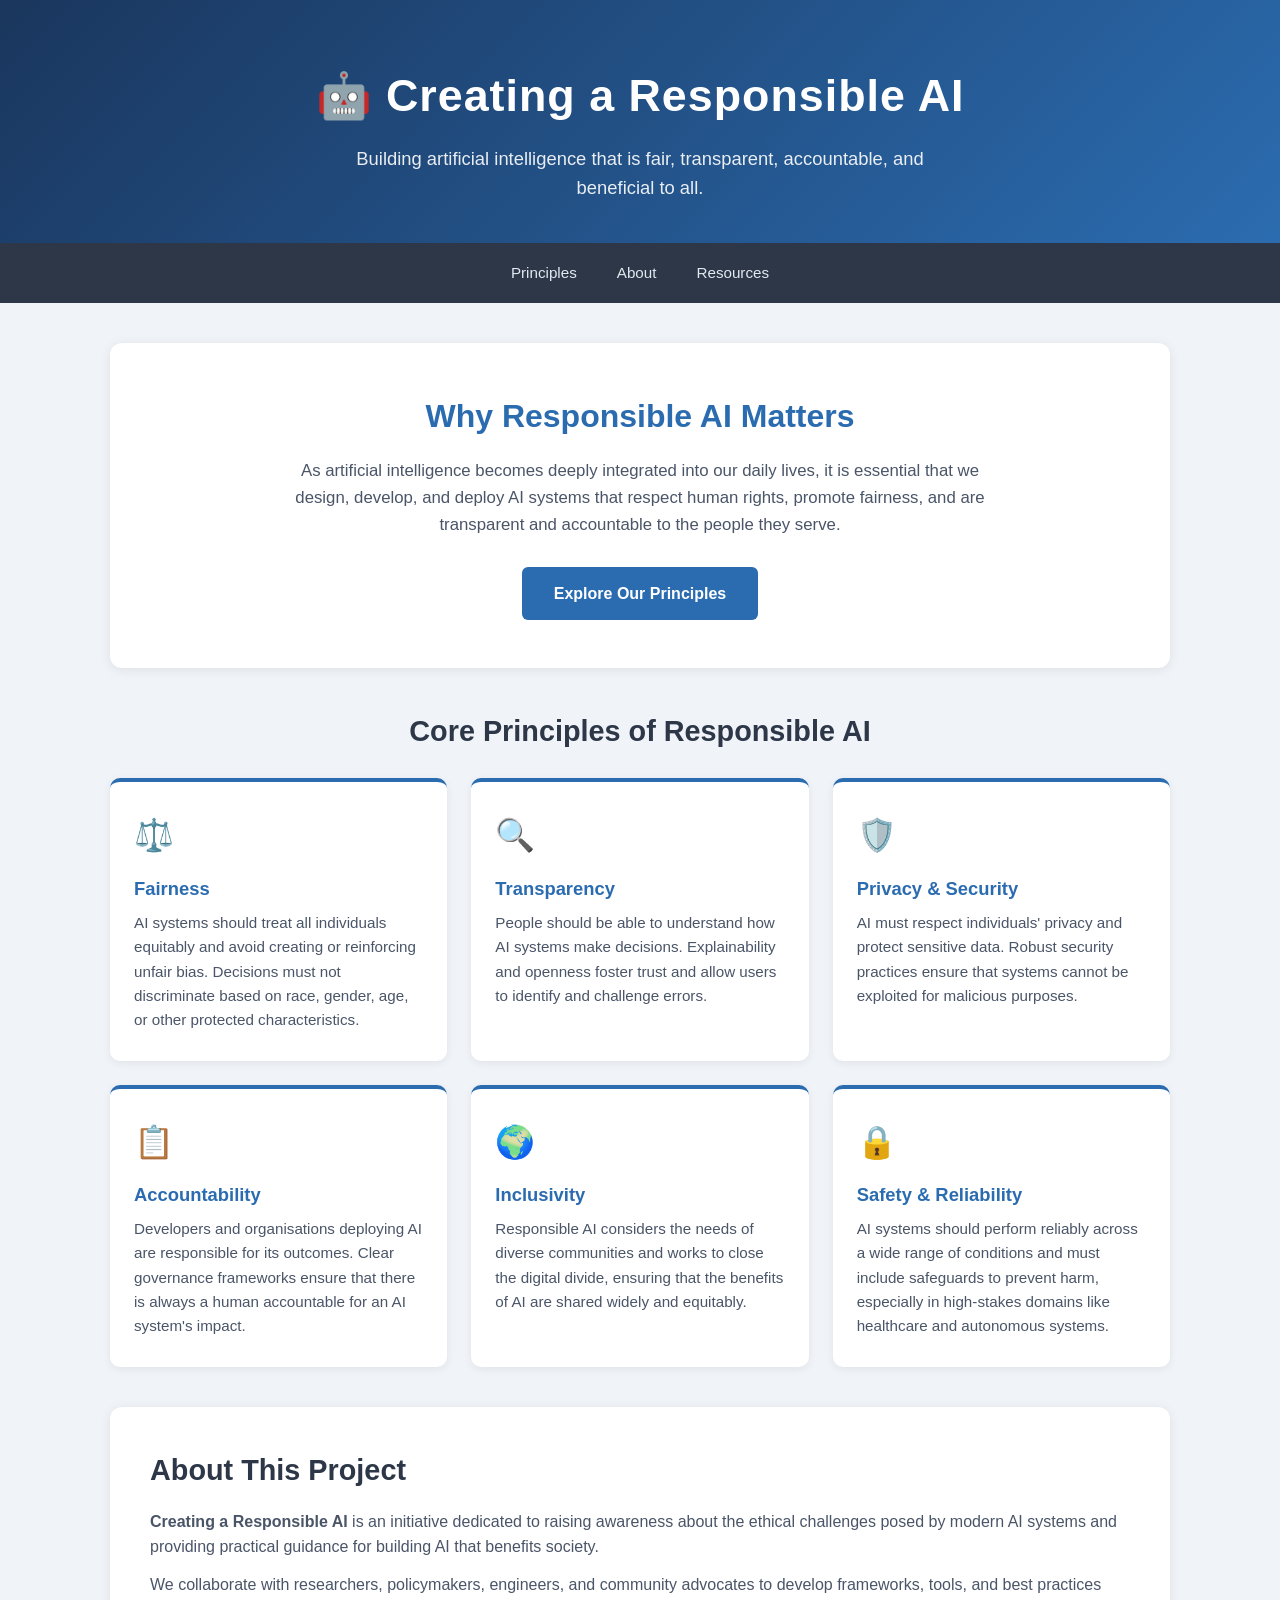
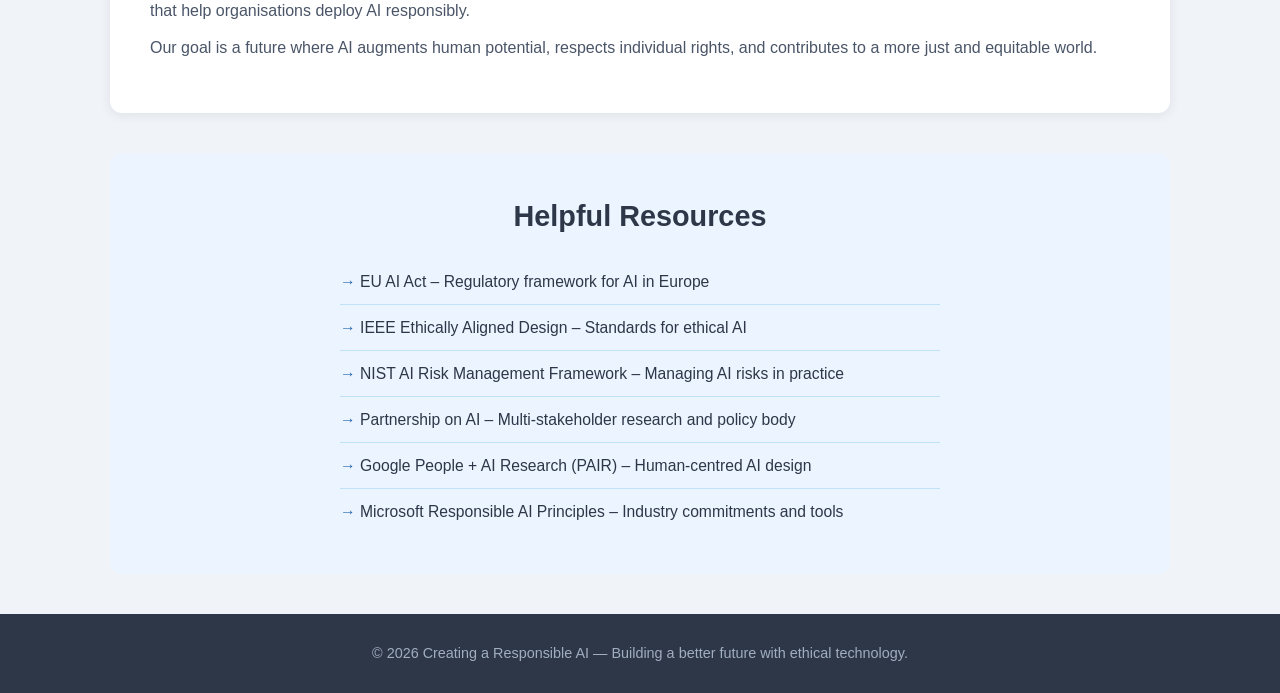
==== index.html @ a220acef "Add static web page for Responsible AI Agent-Logs-Url: https://github.com/DineshSthapit/CreatingAres" ====
<!DOCTYPE html>
<html lang="en">
<head>
  <meta charset="UTF-8" />
  <meta name="viewport" content="width=device-width, initial-scale=1.0" />
  <title>Creating a Responsible AI</title>
  <link rel="stylesheet" href="style.css" />
</head>
<body>

  <!-- Header -->
  <header>
    <h1>🤖 Creating a Responsible AI</h1>
    <p>Building artificial intelligence that is fair, transparent, accountable, and beneficial to all.</p>
  </header>

  <!-- Navigation -->
  <nav>
    <a href="#principles">Principles</a>
    <a href="#about">About</a>
    <a href="#resources">Resources</a>
  </nav>

  <!-- Main Content -->
  <main>

    <!-- Hero -->
    <section class="hero">
      <h2>Why Responsible AI Matters</h2>
      <p>
        As artificial intelligence becomes deeply integrated into our daily lives, it is essential
        that we design, develop, and deploy AI systems that respect human rights, promote
        fairness, and are transparent and accountable to the people they serve.
      </p>
      <a href="#principles" class="cta-button">Explore Our Principles</a>
    </section>

    <!-- Principles -->
    <section class="principles" id="principles">
      <h2>Core Principles of Responsible AI</h2>
      <div class="principles-grid">

        <div class="principle-card">
          <div class="icon">⚖️</div>
          <h3>Fairness</h3>
          <p>
            AI systems should treat all individuals equitably and avoid creating or reinforcing
            unfair bias. Decisions must not discriminate based on race, gender, age, or other
            protected characteristics.
          </p>
        </div>

        <div class="principle-card">
          <div class="icon">🔍</div>
          <h3>Transparency</h3>
          <p>
            People should be able to understand how AI systems make decisions. Explainability
            and openness foster trust and allow users to identify and challenge errors.
          </p>
        </div>

        <div class="principle-card">
          <div class="icon">🛡️</div>
          <h3>Privacy &amp; Security</h3>
          <p>
            AI must respect individuals' privacy and protect sensitive data. Robust security
            practices ensure that systems cannot be exploited for malicious purposes.
          </p>
        </div>

        <div class="principle-card">
          <div class="icon">📋</div>
          <h3>Accountability</h3>
          <p>
            Developers and organisations deploying AI are responsible for its outcomes. Clear
            governance frameworks ensure that there is always a human accountable for an AI
            system's impact.
          </p>
        </div>

        <div class="principle-card">
          <div class="icon">🌍</div>
          <h3>Inclusivity</h3>
          <p>
            Responsible AI considers the needs of diverse communities and works to close the
            digital divide, ensuring that the benefits of AI are shared widely and equitably.
          </p>
        </div>

        <div class="principle-card">
          <div class="icon">🔒</div>
          <h3>Safety &amp; Reliability</h3>
          <p>
            AI systems should perform reliably across a wide range of conditions and must include
            safeguards to prevent harm, especially in high-stakes domains like healthcare and
            autonomous systems.
          </p>
        </div>

      </div>
    </section>

    <!-- About -->
    <section class="about" id="about">
      <h2>About This Project</h2>
      <p>
        <strong>Creating a Responsible AI</strong> is an initiative dedicated to raising awareness
        about the ethical challenges posed by modern AI systems and providing practical guidance
        for building AI that benefits society.
      </p>
      <p>
        We collaborate with researchers, policymakers, engineers, and community advocates to
        develop frameworks, tools, and best practices that help organisations deploy AI
        responsibly.
      </p>
      <p>
        Our goal is a future where AI augments human potential, respects individual rights, and
        contributes to a more just and equitable world.
      </p>
    </section>

    <!-- Resources -->
    <section class="resources" id="resources">
      <h2>Helpful Resources</h2>
      <ul>
        <li>EU AI Act – Regulatory framework for AI in Europe</li>
        <li>IEEE Ethically Aligned Design – Standards for ethical AI</li>
        <li>NIST AI Risk Management Framework – Managing AI risks in practice</li>
        <li>Partnership on AI – Multi-stakeholder research and policy body</li>
        <li>Google People + AI Research (PAIR) – Human-centred AI design</li>
        <li>Microsoft Responsible AI Principles – Industry commitments and tools</li>
      </ul>
    </section>

  </main>

  <!-- Footer -->
  <footer>
    <p>&copy; 2026 Creating a Responsible AI &mdash; Building a better future with ethical technology.</p>
  </footer>

</body>
</html>
---- style.css ----
/* Reset & Base */
*, *::before, *::after {
  box-sizing: border-box;
  margin: 0;
  padding: 0;
}

body {
  font-family: 'Segoe UI', Tahoma, Geneva, Verdana, sans-serif;
  background-color: #f0f4f8;
  color: #1a202c;
  line-height: 1.6;
}

/* Header */
header {
  background: linear-gradient(135deg, #1a365d 0%, #2b6cb0 100%);
  color: #fff;
  padding: 60px 20px 40px;
  text-align: center;
}

header h1 {
  font-size: 2.8rem;
  letter-spacing: 1px;
  margin-bottom: 12px;
}

header p {
  font-size: 1.15rem;
  opacity: 0.9;
  max-width: 600px;
  margin: 0 auto;
}

/* Navigation */
nav {
  background-color: #2d3748;
  display: flex;
  justify-content: center;
  flex-wrap: wrap;
  gap: 4px;
  padding: 10px 20px;
}

nav a {
  color: #e2e8f0;
  text-decoration: none;
  padding: 8px 18px;
  border-radius: 4px;
  font-size: 0.95rem;
  transition: background-color 0.2s;
}

nav a:hover {
  background-color: #4a5568;
}

/* Main Content */
main {
  max-width: 1100px;
  margin: 40px auto;
  padding: 0 20px;
}

/* Hero Section */
.hero {
  background: #fff;
  border-radius: 12px;
  padding: 48px 40px;
  text-align: center;
  box-shadow: 0 2px 12px rgba(0, 0, 0, 0.08);
  margin-bottom: 40px;
}

.hero h2 {
  font-size: 2rem;
  color: #2b6cb0;
  margin-bottom: 16px;
}

.hero p {
  font-size: 1.05rem;
  color: #4a5568;
  max-width: 700px;
  margin: 0 auto 28px;
}

.hero .cta-button {
  display: inline-block;
  background-color: #2b6cb0;
  color: #fff;
  padding: 14px 32px;
  border-radius: 6px;
  text-decoration: none;
  font-size: 1rem;
  font-weight: 600;
  transition: background-color 0.2s, transform 0.1s;
}

.hero .cta-button:hover {
  background-color: #1a365d;
  transform: translateY(-1px);
}

/* Principles Section */
.principles {
  margin-bottom: 40px;
}

.principles h2 {
  font-size: 1.8rem;
  color: #2d3748;
  margin-bottom: 24px;
  text-align: center;
}

.principles-grid {
  display: grid;
  grid-template-columns: repeat(auto-fit, minmax(260px, 1fr));
  gap: 24px;
}

.principle-card {
  background: #fff;
  border-radius: 10px;
  padding: 28px 24px;
  box-shadow: 0 2px 8px rgba(0, 0, 0, 0.07);
  border-top: 4px solid #2b6cb0;
  transition: transform 0.2s, box-shadow 0.2s;
}

.principle-card:hover {
  transform: translateY(-4px);
  box-shadow: 0 6px 18px rgba(0, 0, 0, 0.1);
}

.principle-card .icon {
  font-size: 2rem;
  margin-bottom: 12px;
}

.principle-card h3 {
  font-size: 1.15rem;
  color: #2b6cb0;
  margin-bottom: 8px;
}

.principle-card p {
  font-size: 0.95rem;
  color: #4a5568;
}

/* About Section */
.about {
  background: #fff;
  border-radius: 12px;
  padding: 40px;
  box-shadow: 0 2px 12px rgba(0, 0, 0, 0.08);
  margin-bottom: 40px;
}

.about h2 {
  font-size: 1.8rem;
  color: #2d3748;
  margin-bottom: 16px;
}

.about p {
  color: #4a5568;
  margin-bottom: 12px;
}

/* Resources Section */
.resources {
  background: #ebf4ff;
  border-radius: 12px;
  padding: 40px;
  margin-bottom: 40px;
}

.resources h2 {
  font-size: 1.8rem;
  color: #2d3748;
  margin-bottom: 20px;
  text-align: center;
}

.resources ul {
  list-style: none;
  max-width: 600px;
  margin: 0 auto;
}

.resources ul li {
  padding: 10px 0;
  border-bottom: 1px solid #bee3f8;
  font-size: 0.98rem;
  color: #2d3748;
}

.resources ul li::before {
  content: '→ ';
  color: #2b6cb0;
  font-weight: bold;
}

.resources ul li:last-child {
  border-bottom: none;
}

/* Footer */
footer {
  background-color: #2d3748;
  color: #a0aec0;
  text-align: center;
  padding: 28px 20px;
  font-size: 0.9rem;
}

footer a {
  color: #90cdf4;
  text-decoration: none;
}

footer a:hover {
  text-decoration: underline;
}

/* Responsive */
@media (max-width: 600px) {
  header h1 {
    font-size: 2rem;
  }

  .hero h2 {
    font-size: 1.5rem;
  }

  .about,
  .resources {
    padding: 28px 20px;
  }
}
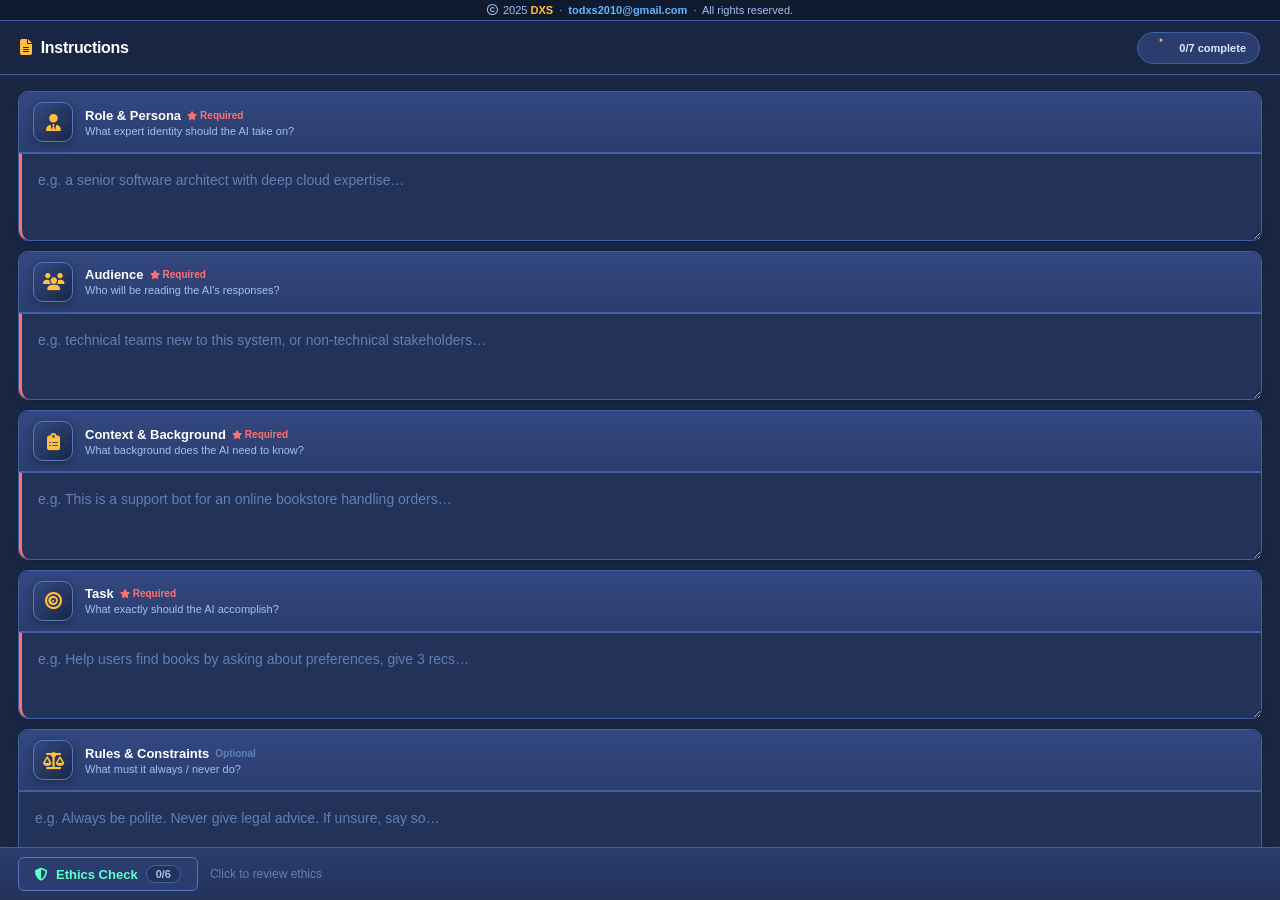
==== commit e8ef15d8: "Add files via upload" ====
--- a/index.html
+++ b/index.html
@@ -1,143 +1,404 @@
 <!DOCTYPE html>
 <html lang="en">
 <head>
-  <meta charset="UTF-8" />
-  <meta name="viewport" content="width=device-width, initial-scale=1.0" />
-  <title>Creating a Responsible AI</title>
-  <link rel="stylesheet" href="style.css" />
+<meta charset="UTF-8"/>
+<meta name="viewport" content="width=device-width, initial-scale=1.0"/>
+<title>AI Instruction Builder</title>
+<link rel="stylesheet" href="https://cdnjs.cloudflare.com/ajax/libs/font-awesome/6.5.0/css/all.min.css"/>
+<style>
+:root{
+  --bg:#1a2744;--surface:#223259;--surface2:#2a3d6e;--surface3:#334880;
+  --border:#4060a0;--border2:#5578c0;
+  --text-primary:#ffffff;--text-secondary:#d8eaff;--text-muted:#a0c0f0;--text-faint:#6080b8;
+  --accent:#ffc040;--accent2:#60b8ff;--accent-glow:rgba(255,192,64,0.25);--blue-glow:rgba(96,184,255,0.2);
+  --green:#60ffcc;--green-dim:rgba(96,255,204,0.15);
+  --purple:#e8aaff;--purple-dim:rgba(232,170,255,0.15);
+  --teal:#80eeff;--yellow:#ffe878;--orange:#ffd090;
+  --red:#ff7070;
+  --radius:10px;--radius-sm:6px;
+}
+*{box-sizing:border-box;margin:0;padding:0;}
+html,body{height:100%;overflow:hidden;}
+body{font-family:-apple-system,'SF Pro Display','Segoe UI',sans-serif;background:var(--bg);color:var(--text-primary);-webkit-font-smoothing:antialiased;font-size:14px;}
+::-webkit-scrollbar{width:5px;height:5px;}
+::-webkit-scrollbar-track{background:transparent;}
+::-webkit-scrollbar-thumb{background:var(--border2);border-radius:10px;}
+
+.app{display:flex;flex-direction:column;height:100vh;}
+
+/* Copyright bar */
+.copyright-bar{background:#0f1a2e;border-bottom:1px solid var(--border);padding:4px 20px;display:flex;align-items:center;justify-content:center;gap:8px;flex-shrink:0;}
+.copyright-bar span{font-size:11px;color:var(--text-muted);}
+
+/* Topbar */
+.topbar{background:rgba(26,39,68,0.97);backdrop-filter:blur(20px);border-bottom:1px solid var(--border);padding:0 20px;height:54px;display:flex;align-items:center;justify-content:space-between;flex-shrink:0;position:relative;z-index:10;}
+.app-icon{width:34px;height:34px;border-radius:9px;background:linear-gradient(135deg,#0066cc,#0044aa);display:flex;align-items:center;justify-content:center;box-shadow:0 2px 10px rgba(0,102,204,0.45);}
+.app-icon i{font-size:15px;color:#fff;}
+.topbar-left{display:flex;align-items:center;gap:12px;}
+.topbar-title{font-size:15px;font-weight:700;color:var(--text-primary);letter-spacing:-0.3px;}
+.topbar-sub{font-size:11px;color:var(--text-muted);margin-top:1px;}
+.badge{font-size:10px;font-weight:700;letter-spacing:0.4px;text-transform:uppercase;background:rgba(255,192,64,0.15);color:var(--accent);border:1px solid rgba(255,192,64,0.35);border-radius:20px;padding:3px 10px;}
+.topbar-right{display:flex;align-items:center;gap:10px;}
+.progress-pill{display:flex;align-items:center;gap:8px;background:var(--surface2);border:1px solid var(--border);border-radius:20px;padding:5px 13px;}
+.progress-pill span{font-size:11px;font-weight:600;color:var(--text-secondary);}
+.mobile-toggle{display:none;background:var(--surface2);border:1px solid var(--border);color:var(--teal);border-radius:var(--radius-sm);padding:6px 11px;font-size:11px;font-weight:600;cursor:pointer;}
+
+/* Main */
+.main{display:flex;flex:1;overflow:hidden;}
+.form-panel{flex:1;overflow-y:auto;padding:16px 18px;display:flex;flex-direction:column;gap:10px;}
+
+/* Field card */
+.field-card{background:var(--surface);border:1px solid var(--border);border-radius:var(--radius);overflow:visible;transition:border-color 0.2s,box-shadow 0.2s;box-shadow:0 2px 12px rgba(0,0,0,0.25),0 0 20px rgba(96,184,255,0.05);}
+.field-card:focus-within{border-color:var(--accent2);box-shadow:0 0 0 1px rgba(96,184,255,0.35),0 4px 20px rgba(0,0,0,0.35);}
+.field-header{display:flex;align-items:center;justify-content:space-between;padding:10px 14px;gap:12px;background:linear-gradient(180deg,var(--surface3),var(--surface2));border-bottom:1px solid var(--border);border-radius:var(--radius) var(--radius) 0 0;}
+.field-label-wrap{display:flex;align-items:center;gap:12px;min-width:0;}
+.field-icon-wrap{width:40px;height:40px;border-radius:10px;flex-shrink:0;display:flex;align-items:center;justify-content:center;background:linear-gradient(135deg,var(--surface3),var(--bg));border:1px solid var(--border2);box-shadow:0 2px 8px rgba(0,0,0,0.3);}
+.field-icon-wrap i{font-size:17px;color:var(--accent);}
+.field-label{font-size:13px;font-weight:700;color:var(--text-primary);display:flex;align-items:center;gap:6px;flex-wrap:wrap;}
+.field-hint{font-size:11px;color:var(--text-muted);margin-top:2px;}
+.req-badge{font-size:10px;color:var(--red);font-weight:700;}
+.opt-badge{font-size:10px;color:var(--text-faint);}
+
+textarea{width:100%;background:var(--surface);border:none;border-top:1px solid var(--border);outline:none;color:var(--text-primary);font-size:16px;line-height:1.8;padding:14px 16px;resize:vertical;min-height:74px;max-height:320px;font-family:-apple-system,'SF Pro Text','Segoe UI',sans-serif;caret-color:var(--accent);display:block;border-radius:0 0 var(--radius) var(--radius);}
+textarea::placeholder{color:var(--text-faint);font-size:14px;}
+
+/* Launchers */
+.launchers{display:flex;gap:10px;}
+.launch-btn{flex:1;display:flex;align-items:center;justify-content:center;gap:8px;background:var(--surface2);border:1px solid var(--border2);border-radius:var(--radius-sm);padding:10px 12px;font-size:13px;font-weight:700;color:var(--text-secondary);cursor:pointer;transition:all 0.18s;box-shadow:0 2px 10px rgba(0,0,0,0.3);}
+.launch-btn:hover{background:var(--surface3);border-color:var(--accent);color:var(--accent);transform:translateY(-2px);box-shadow:0 6px 18px rgba(0,0,0,0.4);}
+.launch-btn:active{transform:translateY(0);}
+.launch-btn img{width:20px;height:20px;border-radius:4px;object-fit:contain;}
+
+/* Output */
+.output-card{background:var(--surface);border:1px solid var(--border);border-radius:var(--radius);overflow:hidden;box-shadow:0 2px 12px rgba(0,0,0,0.25);}
+.output-header{display:flex;align-items:center;justify-content:space-between;padding:10px 14px;background:linear-gradient(180deg,var(--surface3),var(--surface2));border-bottom:1px solid var(--border);}
+.output-label{display:flex;align-items:center;gap:8px;font-size:13px;font-weight:700;color:var(--yellow);}
+.copy-btn{display:flex;align-items:center;gap:6px;background:linear-gradient(135deg,#0055cc,#0044aa);color:#fff;border:none;border-radius:var(--radius-sm);padding:7px 16px;font-size:12px;font-weight:700;cursor:pointer;transition:all 0.15s;box-shadow:0 2px 8px rgba(0,68,170,0.4);}
+.copy-btn:hover{background:linear-gradient(135deg,#0066dd,#0055bb);}
+.copy-btn.done{background:linear-gradient(135deg,#065f46,#047857);}
+.output-pre{padding:14px;font-size:12px;line-height:1.75;font-family:'Cascadia Code','Fira Code','SF Mono','Courier New',monospace;white-space:pre-wrap;word-break:break-word;max-height:150px;overflow-y:auto;color:var(--orange);}
+.output-pre.empty{color:var(--text-faint);font-family:-apple-system,sans-serif;font-style:italic;font-size:12px;}
+
+/* AI panel */
+.ai-panel{width:310px;flex-shrink:0;background:var(--surface);border-left:1px solid var(--border);display:flex;flex-direction:column;}
+.ai-header{background:linear-gradient(180deg,var(--surface3),var(--surface2));border-bottom:1px solid var(--border);padding:12px 14px;flex-shrink:0;}
+.ai-header-row{display:flex;align-items:center;justify-content:space-between;}
+.ai-icon-wrap{width:34px;height:34px;border-radius:9px;background:rgba(232,170,255,0.15);border:1px solid rgba(232,170,255,0.28);display:flex;align-items:center;justify-content:center;flex-shrink:0;}
+.ai-icon-wrap i{font-size:15px;color:var(--purple);}
+.ai-title{font-size:13px;font-weight:700;color:var(--purple);}
+.ai-sub{font-size:11px;color:var(--text-muted);margin-top:1px;}
+.close-btn{background:none;border:none;color:var(--text-muted);font-size:15px;cursor:pointer;padding:4px;border-radius:4px;}
+.close-btn:hover{color:var(--text-secondary);}
+.ai-tabs{display:flex;gap:5px;margin-top:12px;}
+.ai-tab{flex:1;display:flex;align-items:center;justify-content:center;gap:6px;padding:7px 8px;border-radius:var(--radius-sm);border:1px solid var(--border);background:transparent;color:var(--text-muted);font-size:12px;font-weight:600;cursor:pointer;transition:all 0.15s;}
+.ai-tab.active{background:var(--purple-dim);border-color:rgba(232,170,255,0.38);color:var(--purple);}
+.ai-tab:hover:not(.active){background:var(--surface3);color:var(--text-secondary);}
+.ai-body{flex:1;overflow-y:auto;padding:12px;display:flex;flex-direction:column;gap:8px;}
+.empty-state{flex:1;display:flex;flex-direction:column;align-items:center;justify-content:center;text-align:center;padding:20px 12px;}
+.empty-icon{width:52px;height:52px;border-radius:14px;margin-bottom:12px;background:rgba(232,170,255,0.12);border:1px solid rgba(232,170,255,0.2);display:flex;align-items:center;justify-content:center;}
+.empty-icon i{font-size:22px;color:var(--purple);}
+.empty-state h4{font-size:13px;font-weight:700;color:var(--text-secondary);margin-bottom:5px;}
+.empty-state p{font-size:12px;color:var(--text-muted);line-height:1.6;}
+.quick-prompts{display:flex;flex-direction:column;gap:5px;margin-top:14px;width:100%;}
+.qp{background:var(--surface2);border:1px solid var(--border);border-radius:var(--radius-sm);padding:8px 10px;font-size:12px;color:var(--text-muted);cursor:pointer;text-align:left;transition:all 0.15s;line-height:1.4;display:flex;align-items:flex-start;gap:7px;}
+.qp i{color:var(--accent2);flex-shrink:0;margin-top:1px;font-size:10px;}
+.qp:hover{border-color:var(--accent2);color:var(--teal);background:var(--blue-glow);}
+.msg-wrap{display:flex;}
+.msg-wrap.user{justify-content:flex-end;}
+.msg-wrap.ai{justify-content:flex-start;}
+.msg{max-width:88%;font-size:12px;line-height:1.65;padding:9px 12px;border-radius:10px;white-space:pre-wrap;word-break:break-word;}
+.msg.user{background:linear-gradient(135deg,#0055cc,#0044aa);color:#e8f4ff;border-radius:10px 2px 10px 10px;}
+.msg.ai{background:var(--surface2);color:var(--text-secondary);border:1px solid var(--border);border-radius:2px 10px 10px 10px;}
+.typing{display:flex;gap:4px;align-items:center;padding:9px 12px;background:var(--surface2);border:1px solid var(--border);border-radius:2px 10px 10px 10px;width:fit-content;}
+.dot{width:5px;height:5px;background:var(--text-muted);border-radius:50%;animation:blink 1.2s infinite;}
+.dot:nth-child(2){animation-delay:.2s;}.dot:nth-child(3){animation-delay:.4s;}
+@keyframes blink{0%,80%,100%{opacity:.2;transform:scale(.65);}40%{opacity:1;transform:scale(1);}}
+.apply-btn{display:flex;align-items:center;justify-content:center;gap:7px;background:var(--green-dim);color:var(--green);border:1px solid rgba(96,255,204,0.28);border-radius:var(--radius-sm);padding:8px;font-size:12px;font-weight:600;cursor:pointer;transition:all 0.15s;flex-shrink:0;}
+.apply-btn:hover{background:rgba(96,255,204,0.2);}
+.ai-input-area{border-top:1px solid var(--border);padding:10px;background:var(--surface2);flex-shrink:0;}
+.ai-input-row{display:flex;gap:6px;}
+.ai-input{flex:1;background:var(--bg);border:1px solid var(--border);border-radius:var(--radius-sm);padding:8px 10px;color:var(--text-primary);font-size:13px;outline:none;font-family:inherit;resize:none;min-height:36px;max-height:80px;line-height:1.5;caret-color:var(--accent);}
+.ai-input:focus{border-color:var(--border2);}
+.ai-input::placeholder{color:var(--text-faint);}
+.send-btn{background:linear-gradient(135deg,#0055cc,#0044aa);color:#fff;border:none;border-radius:var(--radius-sm);padding:0 16px;font-size:13px;font-weight:700;cursor:pointer;transition:all 0.15s;flex-shrink:0;}
+.send-btn:hover{background:linear-gradient(135deg,#0066dd,#0055bb);}
+.send-btn:disabled{opacity:0.3;cursor:not-allowed;}
+.review-btn{display:flex;align-items:center;justify-content:center;gap:8px;background:var(--purple-dim);color:var(--purple);border:1px solid rgba(232,170,255,0.32);border-radius:var(--radius-sm);padding:10px;font-size:13px;font-weight:700;cursor:pointer;width:100%;transition:all 0.15s;flex-shrink:0;}
+.review-btn:hover{background:rgba(232,170,255,0.15);}
+.review-btn:disabled{opacity:0.4;cursor:not-allowed;}
+.review-text{font-size:12px;line-height:1.75;color:var(--text-secondary);white-space:pre-wrap;word-break:break-word;}
+
+/* Bottom bar */
+.bottombar{background:linear-gradient(180deg,var(--surface2),var(--surface));border-top:1px solid var(--border);padding:9px 18px;display:flex;align-items:center;gap:12px;flex-shrink:0;}
+.ethics-trigger{display:flex;align-items:center;gap:8px;background:var(--surface2);border:1px solid var(--border2);border-radius:var(--radius-sm);padding:7px 16px;color:var(--green);font-size:13px;font-weight:700;cursor:pointer;transition:all 0.15s;}
+.ethics-trigger:hover{border-color:var(--green);background:var(--green-dim);}
+.ethics-trigger .score{background:var(--surface);border:1px solid var(--border);border-radius:20px;padding:2px 9px;font-size:11px;color:var(--text-muted);}
+.ethics-trigger .score.full{background:var(--green-dim);border-color:rgba(96,255,204,0.4);color:var(--green);}
+.bottombar-hint{font-size:12px;color:var(--text-faint);}
+
+/* Ethics Modal */
+.modal-overlay{position:fixed;inset:0;background:rgba(0,0,0,0.65);z-index:200;display:flex;align-items:center;justify-content:center;padding:24px;animation:fadeIn 0.18s ease;}
+@keyframes fadeIn{from{opacity:0;}to{opacity:1;}}
+.modal{background:var(--surface2);border:1px solid var(--border2);border-radius:14px;padding:24px 26px 26px;width:100%;max-width:540px;animation:scaleIn 0.2s ease;box-shadow:0 24px 60px rgba(0,0,0,0.65),0 0 0 1px rgba(255,255,255,0.05);}
+@keyframes scaleIn{from{transform:scale(0.94);opacity:0;}to{transform:scale(1);opacity:1;}}
+.modal-header{display:flex;align-items:center;justify-content:space-between;margin-bottom:20px;}
+.modal-title{display:flex;align-items:center;gap:10px;font-size:16px;font-weight:700;color:var(--text-primary);}
+.modal-title i{color:var(--green);font-size:17px;}
+.modal-close{background:var(--surface3);border:1px solid var(--border);color:var(--text-muted);border-radius:6px;padding:6px 14px;font-size:12px;font-weight:600;cursor:pointer;transition:all 0.15s;display:flex;align-items:center;gap:6px;}
+.modal-close:hover{color:var(--text-primary);border-color:var(--border2);}
+.ethics-grid{display:grid;grid-template-columns:repeat(3,1fr);gap:10px;}
+@media(max-width:500px){.ethics-grid{grid-template-columns:repeat(2,1fr);}}
+.ethics-item{background:var(--surface);border:1px solid var(--border);border-radius:10px;padding:14px;cursor:pointer;transition:all 0.18s;display:flex;flex-direction:column;align-items:center;gap:10px;text-align:center;}
+.ethics-item:hover{border-color:var(--border2);background:var(--surface3);}
+.ethics-item.done{background:var(--green-dim);border-color:rgba(96,255,204,0.4);}
+.ethics-item-icon{width:38px;height:38px;border-radius:9px;display:flex;align-items:center;justify-content:center;background:var(--surface2);border:1px solid var(--border2);transition:all 0.18s;}
+.ethics-item.done .ethics-item-icon{background:rgba(96,255,204,0.15);border-color:rgba(96,255,204,0.35);}
+.ethics-item-icon i{font-size:16px;color:var(--text-muted);}
+.ethics-item.done .ethics-item-icon i{color:var(--green);}
+.ethics-item-label{font-size:12px;font-weight:600;color:var(--text-secondary);}
+.ethics-item.done .ethics-item-label{color:var(--green);}
+.ethics-check{width:20px;height:20px;border-radius:50%;border:2px solid var(--border2);display:flex;align-items:center;justify-content:center;transition:all 0.18s;}
+.ethics-item.done .ethics-check{background:var(--green);border-color:var(--green);}
+.modal-progress{margin-top:18px;display:flex;align-items:center;gap:12px;}
+.modal-progress-bar{flex:1;height:6px;background:var(--surface);border-radius:3px;overflow:hidden;}
+.modal-progress-fill{height:100%;border-radius:3px;background:var(--green);transition:width 0.3s ease;}
+.modal-progress-label{font-size:12px;font-weight:700;color:var(--text-muted);white-space:nowrap;}
+
+/* Toast */
+.toast{position:fixed;bottom:80px;left:50%;transform:translateX(-50%);background:#1a3a2a;border:1px solid var(--green);color:var(--green);border-radius:8px;padding:10px 22px;font-size:13px;font-weight:600;z-index:9999;box-shadow:0 4px 18px rgba(0,0,0,0.5);white-space:nowrap;pointer-events:none;animation:fadeInUp 0.2s ease;}
+@keyframes fadeInUp{from{opacity:0;transform:translateX(-50%) translateY(8px);}to{opacity:1;transform:translateX(-50%) translateY(0);}}
+
+@media(max-width:700px){
+  .ai-panel{display:none;position:fixed;top:0;right:0;bottom:0;width:88vw;max-width:320px;z-index:99;box-shadow:-8px 0 32px rgba(0,0,0,0.7);}
+  .ai-panel.open{display:flex;}
+  .mobile-toggle{display:flex!important;}
+  .launchers{flex-wrap:wrap;}
+}
+</style>
 </head>
 <body>
-
-  <!-- Header -->
-  <header>
-    <h1>🤖 Creating a Responsible AI</h1>
-    <p>Building artificial intelligence that is fair, transparent, accountable, and beneficial to all.</p>
-  </header>
-
-  <!-- Navigation -->
-  <nav>
-    <a href="#principles">Principles</a>
-    <a href="#about">About</a>
-    <a href="#resources">Resources</a>
-  </nav>
-
-  <!-- Main Content -->
-  <main>
-
-    <!-- Hero -->
-    <section class="hero">
-      <h2>Why Responsible AI Matters</h2>
-      <p>
-        As artificial intelligence becomes deeply integrated into our daily lives, it is essential
-        that we design, develop, and deploy AI systems that respect human rights, promote
-        fairness, and are transparent and accountable to the people they serve.
-      </p>
-      <a href="#principles" class="cta-button">Explore Our Principles</a>
-    </section>
-
-    <!-- Principles -->
-    <section class="principles" id="principles">
-      <h2>Core Principles of Responsible AI</h2>
-      <div class="principles-grid">
-
-        <div class="principle-card">
-          <div class="icon">⚖️</div>
-          <h3>Fairness</h3>
-          <p>
-            AI systems should treat all individuals equitably and avoid creating or reinforcing
-            unfair bias. Decisions must not discriminate based on race, gender, age, or other
-            protected characteristics.
-          </p>
-        </div>
-
-        <div class="principle-card">
-          <div class="icon">🔍</div>
-          <h3>Transparency</h3>
-          <p>
-            People should be able to understand how AI systems make decisions. Explainability
-            and openness foster trust and allow users to identify and challenge errors.
-          </p>
-        </div>
-
-        <div class="principle-card">
-          <div class="icon">🛡️</div>
-          <h3>Privacy &amp; Security</h3>
-          <p>
-            AI must respect individuals' privacy and protect sensitive data. Robust security
-            practices ensure that systems cannot be exploited for malicious purposes.
-          </p>
-        </div>
-
-        <div class="principle-card">
-          <div class="icon">📋</div>
-          <h3>Accountability</h3>
-          <p>
-            Developers and organisations deploying AI are responsible for its outcomes. Clear
-            governance frameworks ensure that there is always a human accountable for an AI
-            system's impact.
-          </p>
-        </div>
-
-        <div class="principle-card">
-          <div class="icon">🌍</div>
-          <h3>Inclusivity</h3>
-          <p>
-            Responsible AI considers the needs of diverse communities and works to close the
-            digital divide, ensuring that the benefits of AI are shared widely and equitably.
-          </p>
-        </div>
-
-        <div class="principle-card">
-          <div class="icon">🔒</div>
-          <h3>Safety &amp; Reliability</h3>
-          <p>
-            AI systems should perform reliably across a wide range of conditions and must include
-            safeguards to prevent harm, especially in high-stakes domains like healthcare and
-            autonomous systems.
-          </p>
-        </div>
-
-      </div>
-    </section>
-
-    <!-- About -->
-    <section class="about" id="about">
-      <h2>About This Project</h2>
-      <p>
-        <strong>Creating a Responsible AI</strong> is an initiative dedicated to raising awareness
-        about the ethical challenges posed by modern AI systems and providing practical guidance
-        for building AI that benefits society.
-      </p>
-      <p>
-        We collaborate with researchers, policymakers, engineers, and community advocates to
-        develop frameworks, tools, and best practices that help organisations deploy AI
-        responsibly.
-      </p>
-      <p>
-        Our goal is a future where AI augments human potential, respects individual rights, and
-        contributes to a more just and equitable world.
-      </p>
-    </section>
-
-    <!-- Resources -->
-    <section class="resources" id="resources">
-      <h2>Helpful Resources</h2>
-      <ul>
-        <li>EU AI Act – Regulatory framework for AI in Europe</li>
-        <li>IEEE Ethically Aligned Design – Standards for ethical AI</li>
-        <li>NIST AI Risk Management Framework – Managing AI risks in practice</li>
-        <li>Partnership on AI – Multi-stakeholder research and policy body</li>
-        <li>Google People + AI Research (PAIR) – Human-centred AI design</li>
-        <li>Microsoft Responsible AI Principles – Industry commitments and tools</li>
-      </ul>
-    </section>
-
-  </main>
-
-  <!-- Footer -->
-  <footer>
-    <p>&copy; 2026 Creating a Responsible AI &mdash; Building a better future with ethical technology.</p>
-  </footer>
-
+<div id="root"></div>
+<script>
+const FIELDS=[
+  {key:"role",     fa:"fa-solid fa-user-tie",       label:"Role & Persona",      hint:"What expert identity should the AI take on?",          ph:"e.g. a senior software architect with deep cloud expertise…",              required:true},
+  {key:"audience", fa:"fa-solid fa-users",           label:"Audience",             hint:"Who will be reading the AI's responses?",              ph:"e.g. technical teams new to this system, or non-technical stakeholders…",  required:true},
+  {key:"context",  fa:"fa-solid fa-clipboard-list",  label:"Context & Background", hint:"What background does the AI need to know?",            ph:"e.g. This is a support bot for an online bookstore handling orders…",      required:true},
+  {key:"task",     fa:"fa-solid fa-bullseye",         label:"Task",                 hint:"What exactly should the AI accomplish?",               ph:"e.g. Help users find books by asking about preferences, give 3 recs…",     required:true},
+  {key:"rules",    fa:"fa-solid fa-scale-balanced",   label:"Rules & Constraints",  hint:"What must it always / never do?",                     ph:"e.g. Always be polite. Never give legal advice. If unsure, say so…",      required:false},
+  {key:"format",   fa:"fa-solid fa-ruler-combined",   label:"Output Format",        hint:"How should responses be structured?",                 ph:"e.g. Short paragraphs, max 150 words, bullet points only for lists…",     required:false},
+  {key:"examples", fa:"fa-solid fa-lightbulb",        label:"Examples",             hint:"Show a good vs. bad response pair.",                  ph:"Good: 'Based on your love of mystery…'\nBad: 'Here are 50 books…'",      required:false},
+];
+
+const ETHICS=[
+  {id:"transparency", fa:"fa-solid fa-eye",             label:"Transparent"},
+  {id:"bias",         fa:"fa-solid fa-equals",           label:"Unbiased"},
+  {id:"harm",         fa:"fa-solid fa-shield-halved",    label:"No Harm"},
+  {id:"privacy",      fa:"fa-solid fa-lock",             label:"Private"},
+  {id:"uncertainty",  fa:"fa-solid fa-circle-question",  label:"Handles Unknowns"},
+  {id:"scope",        fa:"fa-solid fa-compress",         label:"Focused"},
+];
+
+const QUICK=[
+  "Help me write the Role for a Nepal parliament AI literacy tool",
+  "What safety rules should I include?",
+  "Suggest a good output format for technical users",
+  "Review my instruction and suggest improvements",
+];
+
+const AI_CLIENTS=[
+  {id:"claude",  label:"Claude",  url:"https://claude.ai/new",         icon:"https://www.anthropic.com/favicon.ico"},
+  {id:"chatgpt", label:"ChatGPT", url:"https://chatgpt.com/",          icon:"https://cdn.oaistatic.com/assets/favicon-o20kmmos.svg"},
+  {id:"gemini",  label:"Gemini",  url:"https://gemini.google.com/app", icon:"https://www.gstatic.com/lamda/images/gemini_favicon_f069958c85030456e93de685481c559f160ea06.svg"},
+];
+
+const MODEL="claude-sonnet-4-20250514";
+
+async function callClaude(messages,system){
+  const r=await fetch("https://api.anthropic.com/v1/messages",{method:"POST",headers:{"Content-Type":"application/json"},body:JSON.stringify({model:MODEL,max_tokens:1000,system,messages})});
+  if(!r.ok)throw new Error("API error "+r.status);
+  const d=await r.json();
+  return d.content?.map(b=>b.text||"").join("")||"";
+}
+
+function buildOutput(f){
+  let o="";
+  if(f.role)     o+="You are "+f.role+".\n\n";
+  if(f.audience) o+="Your audience is: "+f.audience+".\n\n";
+  if(f.context)  o+="## Context\n"+f.context+"\n\n";
+  if(f.task)     o+="## Your Task\n"+f.task+"\n\n";
+  if(f.rules)    o+="## Rules & Constraints\n"+f.rules+"\n\n";
+  if(f.format)   o+="## Output Format\n"+f.format+"\n\n";
+  if(f.examples) o+="## Examples\n"+f.examples+"\n\n";
+  return o.trim();
+}
+
+var S={
+  fields:{role:"",audience:"",context:"",task:"",rules:"",format:"",examples:""},
+  ethics:{},chat:[],mode:"chat",input:"",
+  busy:false,review:"",reviewing:false,copied:false,aiOpen:false,ethicsOpen:false,
+};
+
+function set(patch){S=Object.assign({},S,patch);draw();}
+
+function sys(){
+  var ctx=FIELDS.filter(function(f){return S.fields[f.key];}).map(function(f){return f.label+": "+S.fields[f.key];}).join("\n");
+  return "You are an expert AI prompt engineer helping build a system instruction.\n"+(ctx?"Draft so far:\n"+ctx:"No fields filled yet.")+"\nBe concise and practical. When drafting field content, return only the content, ready to paste.";
+}
+
+async function sendChat(txt){
+  var msg=(txt||S.input).trim();
+  if(!msg)return;
+  var hist=S.chat.concat([{role:"user",content:msg}]);
+  set({chat:hist,input:"",busy:true});
+  try{
+    var r=await callClaude(hist,sys());
+    set({chat:S.chat.concat([{role:"assistant",content:r}]),busy:false});
+  }catch(e){
+    set({chat:S.chat.concat([{role:"assistant",content:"⚠️ "+e.message}]),busy:false});
+  }
+}
+
+async function doReview(){
+  set({reviewing:true,review:""});
+  try{
+    var out=buildOutput(S.fields);
+    if(!out){set({reviewing:false,review:"⚠️ Fill in some fields first."});return;}
+    var r=await callClaude(
+      [{role:"user",content:"Review this system instruction:\n\n"+out+"\n\nProvide:\n✅ Strengths (2-3 bullets)\n⚠️ Gaps or risks (2-3 bullets)\n💡 One concrete improvement suggestion"}],
+      "You are an expert AI safety and prompt engineering reviewer. Be direct and practical."
+    );
+    set({reviewing:false,review:r});
+  }catch(e){set({reviewing:false,review:"⚠️ "+e.message});}
+}
+
+function applyLast(){
+  var last=null;
+  for(var i=S.chat.length-1;i>=0;i--){if(S.chat[i].role==="assistant"){last=S.chat[i];break;}}
+  if(!last)return;
+  var num=prompt("Apply AI response to which field?\n\n"+FIELDS.map(function(f,i){return (i+1)+". "+f.label;}).join("\n")+"\n\nEnter number (1-7):");
+  var idx=parseInt(num)-1;
+  if(idx>=0&&idx<FIELDS.length){
+    var nf=Object.assign({},S.fields);
+    nf[FIELDS[idx].key]=last.content.trim();
+    set({fields:nf});
+  }
+}
+
+function copy(){
+  var out=buildOutput(S.fields);
+  if(!out)return;
+  var missing=FIELDS.filter(function(f){return f.required&&!S.fields[f.key].trim();}).map(function(f){return f.label;});
+  if(missing.length){alert("⚠️ Please fill in the required fields first:\n\n"+missing.map(function(l){return "• "+l;}).join("\n"));return;}
+  navigator.clipboard.writeText(out).then(function(){set({copied:true});setTimeout(function(){set({copied:false});},2000);});
+}
+
+function showToast(msg){
+  var t=document.createElement("div");
+  t.className="toast";
+  t.innerHTML='<i class="fa-solid fa-check" style="margin-right:7px;"></i>'+msg;
+  document.body.appendChild(t);
+  setTimeout(function(){t.style.opacity="0";t.style.transition="opacity 0.3s";setTimeout(function(){t.remove();},300);},2500);
+}
+
+function launchAI(clientId){
+  var out=buildOutput(S.fields);
+  if(!out){alert("⚠️ Fill in at least one field before launching.");return;}
+  var client=AI_CLIENTS.find(function(c){return c.id===clientId;});
+  navigator.clipboard.writeText(out).then(function(){
+    showToast("Copied! Paste into "+client.label+"'s prompt window.");
+    setTimeout(function(){window.open(client.url,"_blank");},300);
+  }).catch(function(){
+    window.open(client.url,"_blank");
+    alert("Clipboard blocked. Please copy manually and paste into "+client.label+".");
+  });
+}
+
+function toggleEthics(id){
+  var ne=Object.assign({},S.ethics);
+  ne[id]=!ne[id];
+  set({ethics:ne});
+}
+
+function esc(s){return String(s).replace(/&/g,"&amp;").replace(/</g,"&lt;").replace(/>/g,"&gt;").replace(/"/g,"&quot;");}
+
+function draw(){
+  var fields=S.fields,ethics=S.ethics,chat=S.chat,mode=S.mode,input=S.input;
+  var busy=S.busy,review=S.review,reviewing=S.reviewing,copied=S.copied,aiOpen=S.aiOpen,ethicsOpen=S.ethicsOpen;
+  var filled=Object.values(fields).filter(function(v){return v.trim();}).length;
+  var reqFilled=FIELDS.filter(function(f){return f.required&&fields[f.key].trim();}).length;
+  var ethicsCount=Object.values(ethics).filter(Boolean).length;
+  var output=buildOutput(fields);
+  var lastAI=null;
+  for(var i=chat.length-1;i>=0;i--){if(chat[i].role==="assistant"){lastAI=chat[i];break;}}
+
+  var html='<div class="app">';
+
+  // Copyright bar
+  html+='<div class="copyright-bar"><span><i class="fa-regular fa-copyright" style="margin-right:5px;"></i>2025 <strong style="color:var(--accent);">DXS</strong> &nbsp;·&nbsp; <a href="mailto:todxs2010@gmail.com" style="color:var(--accent2);text-decoration:none;font-weight:600;">todxs2010@gmail.com</a> &nbsp;·&nbsp; All rights reserved.</span></div>';
+
+  // Topbar
+  html+='<div class="topbar"><div class="topbar-left"><span style="font-size:16px;font-weight:800;color:var(--text-primary);letter-spacing:-0.3px;"><i class="fa-solid fa-file-lines" style="color:var(--accent);margin-right:9px;"></i>Instructions</span></div><div class="topbar-right"><div class="progress-pill"><svg width="20" height="20" style="transform:rotate(-90deg);flex-shrink:0;"><circle cx="10" cy="10" r="8" fill="none" stroke="#2a3d6e" stroke-width="3"/><circle cx="10" cy="10" r="8" fill="none" stroke="#ffc040" stroke-width="3" stroke-dasharray="'+(filled/7*50.27)+' 50.27" stroke-linecap="round" style="transition:stroke-dasharray 0.4s;"/></svg><span>'+filled+'/7 complete</span></div></div></div>';
+
+  // Main
+  html+='<div class="main"><div class="form-panel">';
+
+  // Fields
+  FIELDS.forEach(function(f){
+    var val=fields[f.key];
+    var borderStyle=f.required&&!val.trim()?'border-left:3px solid var(--red);':val.trim()?'border-left:3px solid var(--green);':'';
+    html+='<div class="field-card">';
+    html+='<div class="field-header"><div class="field-label-wrap"><div class="field-icon-wrap"><i class="'+f.fa+'"></i></div><div><div class="field-label">'+f.label+(f.required?'<span class="req-badge"><i class="fa-solid fa-star" style="font-size:9px;margin-right:3px;"></i>Required</span>':'<span class="opt-badge">Optional</span>')+'</div><div class="field-hint">'+f.hint+'</div></div></div></div>';
+    html+='<textarea id="ta-'+f.key+'" rows="2" placeholder="'+f.ph+'" onblur="(function(){var nf=Object.assign({},S.fields);nf[\''+f.key+'\']=this.value;set({fields:nf});}).call(this)" style="'+borderStyle+'">'+esc(val)+'</textarea>';
+    html+='</div>';
+  });
+
+  // Launchers
+  html+='<div class="launchers">';
+  AI_CLIENTS.forEach(function(c){
+    html+='<button class="launch-btn" onclick="launchAI(\''+c.id+'\')" title="Copy &amp; open '+c.label+'"><img src="'+c.icon+'" alt="'+c.label+'" onerror="this.style.display=\'none\'"/> '+c.label+' <i class="fa-solid fa-arrow-up-right-from-square" style="font-size:10px;opacity:0.6;"></i></button>';
+  });
+  html+='</div>';
+
+  // Output
+  html+='<div class="output-card"><div class="output-header"><span class="output-label"><i class="fa-solid fa-file-code"></i> Live Output</span><button class="copy-btn'+(copied?' done':'')+'" onclick="copy()"><i class="fa-solid '+(copied?'fa-check':'fa-copy')+'"></i> '+(copied?'Copied':'Copy to Clipboard')+'</button></div><div class="output-pre'+(output?'':' empty')+'">'+( output?esc(output):'Your system instruction will appear here as you fill in the fields above…')+'</div></div>';
+
+  html+='</div>'; // /form-panel
+
+  // AI panel
+
+
+  html+='</div>'; // /main
+
+  // Bottom bar
+  html+='<div class="bottombar"><button class="ethics-trigger" onclick="set({ethicsOpen:true})"><i class="fa-solid fa-shield-halved"></i> Ethics Check <span class="score'+(ethicsCount===6?' full':'')+'">'+ethicsCount+'/6</span></button><span class="bottombar-hint">'+(ethicsCount===6?'✅ All checks passed':'Click to review ethics')+'</span></div>';
+
+  // Ethics Modal
+  if(ethicsOpen){
+    html+='<div class="modal-overlay" onclick="if(event.target===this)set({ethicsOpen:false})">';
+    html+='<div class="modal">';
+    html+='<div class="modal-header"><div class="modal-title"><i class="fa-solid fa-shield-halved"></i> Ethics Checklist</div><button class="modal-close" onclick="set({ethicsOpen:false})"><i class="fa-solid fa-xmark"></i> Close</button></div>';
+    html+='<div class="ethics-grid">';
+    ETHICS.forEach(function(e){
+      var done=!!ethics[e.id];
+      html+='<div class="ethics-item'+(done?' done':'')+'" onclick="toggleEthics(\''+e.id+'\')">';
+      html+='<div class="ethics-item-icon"><i class="'+e.fa+'"></i></div>';
+      html+='<span class="ethics-item-label">'+e.label+'</span>';
+      html+='<div class="ethics-check">'+(done?'<i class="fa-solid fa-check" style="font-size:10px;color:#0f1a2e;"></i>':'')+'</div>';
+      html+='</div>';
+    });
+    html+='</div>';
+    html+='<div class="modal-progress"><div class="modal-progress-bar"><div class="modal-progress-fill" style="width:'+(ethicsCount/6*100)+'%"></div></div><span class="modal-progress-label">'+ethicsCount+'/6 '+(ethicsCount===6?'✅ All passed':ethicsCount>=4?'🟡 Almost there':'🔴 Needs review')+'</span></div>';
+    html+='</div></div>'; // /modal /overlay
+  }
+
+  html+='</div>'; // /app
+  document.getElementById("root").innerHTML=html;
+
+  var cb=document.getElementById("chatBody");
+  if(cb)cb.scrollTop=cb.scrollHeight;
+}
+
+draw();
+</script>
 </body>
 </html>
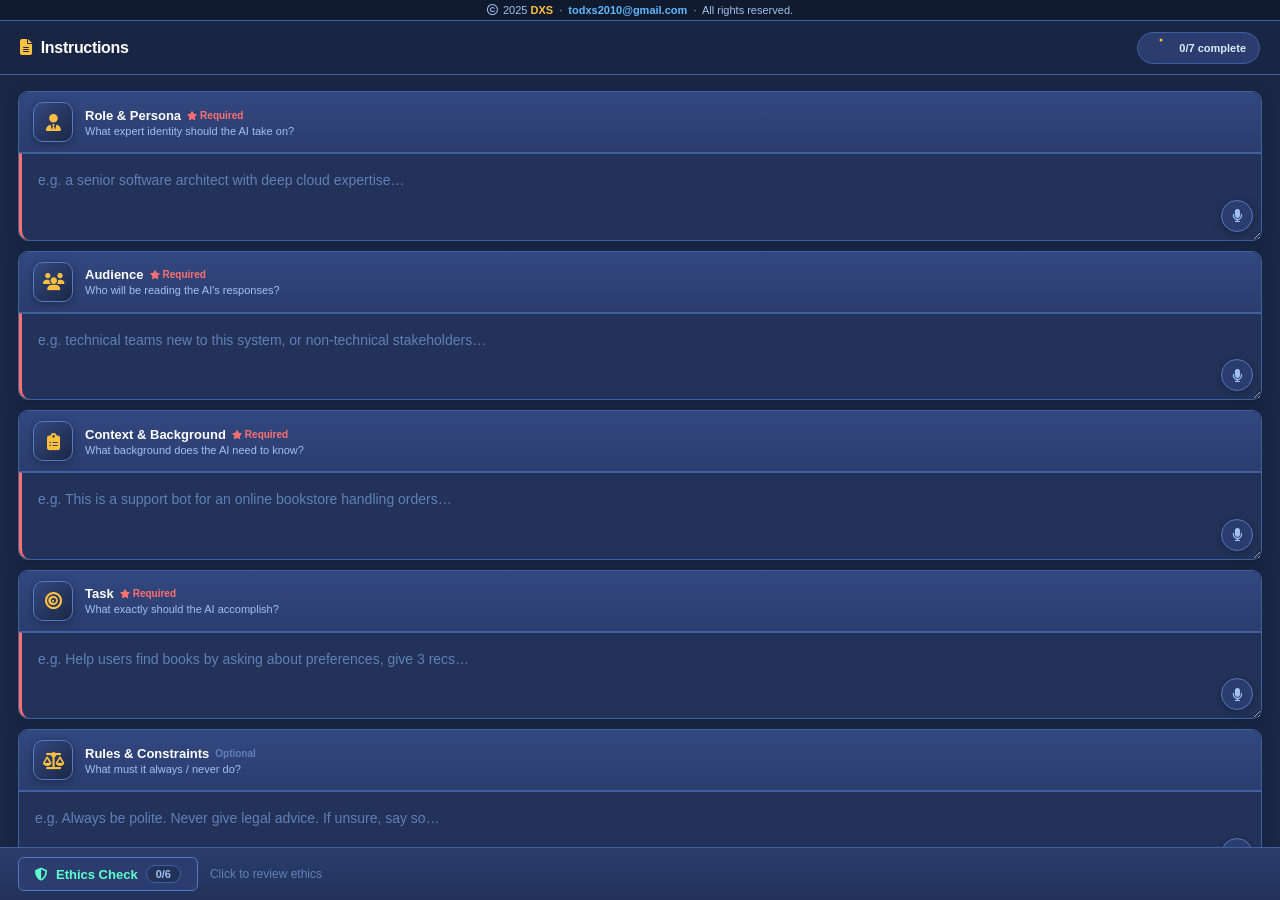
==== commit 83f5348d: "Add files via upload" ====
--- a/index.html
+++ b/index.html
@@ -174,6 +174,37 @@
   .mobile-toggle{display:flex!important;}
   .launchers{flex-wrap:wrap;}
 }
+
+/* --- Voice / Mic styles --- */
+.ta-wrap{position:relative;}
+.mic-btn{
+  position:absolute;bottom:8px;right:8px;
+  background:var(--surface2);border:1px solid var(--border2);
+  color:var(--text-muted);border-radius:50%;
+  width:32px;height:32px;
+  display:flex;align-items:center;justify-content:center;
+  cursor:pointer;font-size:13px;
+  transition:all 0.2s;z-index:5;
+  box-shadow:0 2px 8px rgba(0,0,0,0.3);
+}
+.mic-btn:hover{background:var(--surface3);color:var(--accent2);border-color:var(--accent2);transform:scale(1.08);}
+.mic-btn.listening{
+  background:rgba(255,112,112,0.18);
+  color:var(--red);border-color:var(--red);
+  animation:micPulse 1s infinite;
+}
+@keyframes micPulse{
+  0%,100%{box-shadow:0 0 0 0 rgba(255,112,112,0.4);}
+  50%{box-shadow:0 0 0 7px rgba(255,112,112,0);}
+}
+.mic-unsupported{opacity:0.35;cursor:not-allowed;}
+.mic-status-bar{
+  font-size:11px;color:var(--red);
+  padding:4px 14px 6px;display:none;align-items:center;gap:6px;
+  animation:fadeIn 0.2s ease;
+}
+.mic-status-bar.show{display:flex;}
+.mic-dot{width:6px;height:6px;background:var(--red);border-radius:50%;animation:micPulse 1s infinite;}
 </style>
 </head>
 <body>
@@ -321,6 +352,65 @@
 
 function esc(s){return String(s).replace(/&/g,"&amp;").replace(/</g,"&lt;").replace(/>/g,"&gt;").replace(/"/g,"&quot;");}
 
+/* ===== VOICE / SPEECH RECOGNITION ===== */
+var _SR = window.SpeechRecognition || window.webkitSpeechRecognition || null;
+var _micRec = null;   // active SpeechRecognition instance
+var _micKey = null;   // which field (or "chat") is currently listening
+
+function _stopMic(){
+  if(_micRec){try{_micRec.abort();}catch(e){} _micRec=null;}
+  _micKey=null;
+  // remove all listening classes
+  document.querySelectorAll(".mic-btn.listening").forEach(function(b){b.classList.remove("listening");});
+  document.querySelectorAll(".mic-status-bar.show").forEach(function(b){b.classList.remove("show");});
+}
+
+function startMic(key){
+  if(!_SR){
+    alert("Voice input is not supported in this browser.\nPlease use Google Chrome or Microsoft Edge.");
+    return;
+  }
+  // Toggle off if already listening to this field
+  if(_micKey===key){_stopMic();return;}
+  _stopMic();
+
+  _micKey=key;
+  _micRec=new _SR();
+  _micRec.continuous=false;
+  _micRec.interimResults=false;
+  _micRec.lang="en-US";
+
+  var btn=document.getElementById("mic-"+key);
+  var bar=document.getElementById("micbar-"+key);
+  if(btn){btn.classList.add("listening");btn.title="Click to stop recording";}
+  if(bar){bar.classList.add("show");}
+
+  _micRec.onresult=function(e){
+    var transcript=Array.from(e.results).map(function(r){return r[0].transcript;}).join(" ").trim();
+    if(!transcript)return;
+    var nf=Object.assign({},S.fields);
+    nf[key]=(nf[key]?nf[key].trimEnd()+" ":"")+transcript;
+    // Capitalise first letter if field was empty
+    if(!S.fields[key]&&nf[key])nf[key]=nf[key].charAt(0).toUpperCase()+nf[key].slice(1);
+    set({fields:nf});
+  };
+
+  _micRec.onerror=function(e){
+    var msg=e.error==="not-allowed"?"Microphone access was denied. Please allow mic in browser settings.":
+            e.error==="no-speech"?"No speech detected — try again.":
+            "Mic error: "+e.error;
+    if(e.error!=="no-speech")showToast("🎤 "+msg);
+    _stopMic();
+  };
+
+  _micRec.onend=function(){
+    _stopMic();
+  };
+
+  try{_micRec.start();}catch(err){_stopMic();}
+}
+/* ===== END VOICE ===== */
+
 function draw(){
   var fields=S.fields,ethics=S.ethics,chat=S.chat,mode=S.mode,input=S.input;
   var busy=S.busy,review=S.review,reviewing=S.reviewing,copied=S.copied,aiOpen=S.aiOpen,ethicsOpen=S.ethicsOpen;
@@ -348,7 +438,11 @@
     var borderStyle=f.required&&!val.trim()?'border-left:3px solid var(--red);':val.trim()?'border-left:3px solid var(--green);':'';
     html+='<div class="field-card">';
     html+='<div class="field-header"><div class="field-label-wrap"><div class="field-icon-wrap"><i class="'+f.fa+'"></i></div><div><div class="field-label">'+f.label+(f.required?'<span class="req-badge"><i class="fa-solid fa-star" style="font-size:9px;margin-right:3px;"></i>Required</span>':'<span class="opt-badge">Optional</span>')+'</div><div class="field-hint">'+f.hint+'</div></div></div></div>';
-    html+='<textarea id="ta-'+f.key+'" rows="2" placeholder="'+f.ph+'" onblur="(function(){var nf=Object.assign({},S.fields);nf[\''+f.key+'\']=this.value;set({fields:nf});}).call(this)" style="'+borderStyle+'">'+esc(val)+'</textarea>';
+    html+='<div class="ta-wrap">';
+    html+='<textarea id="ta-'+f.key+'" rows="2" placeholder="'+f.ph+'" onblur="(function(){var nf=Object.assign({},S.fields);nf[\''+f.key+'\']=this.value;set({fields:nf});}).call(this)" style="'+borderStyle+';padding-right:46px;">'+esc(val)+'</textarea>';
+    html+='<button class="mic-btn'+(_SR?'':' mic-unsupported')+'" id="mic-'+f.key+'" onclick="startMic(\''+f.key+'\')" title="Click to speak — voice input"><i class="fa-solid fa-microphone"></i></button>';
+    html+='</div>';
+    html+='<div class="mic-status-bar" id="micbar-'+f.key+'"><span class="mic-dot"></span>Listening… speak now, then pause to finish.</div>';
     html+='</div>';
   });
 
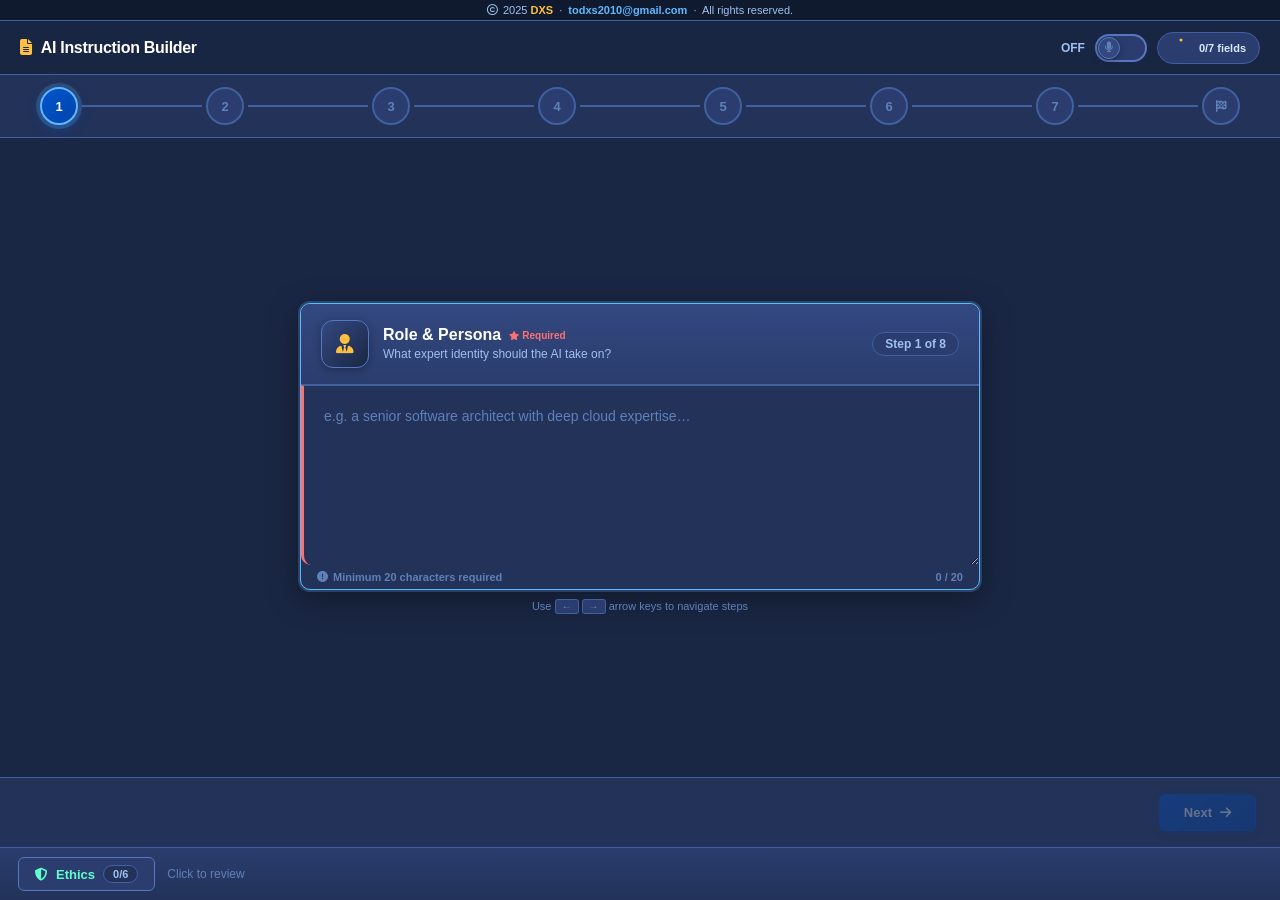
==== commit 3b9c896c: "Update with Wixxard" ====
--- a/index.html
+++ b/index.html
@@ -32,103 +32,103 @@
 
 /* Topbar */
 .topbar{background:rgba(26,39,68,0.97);backdrop-filter:blur(20px);border-bottom:1px solid var(--border);padding:0 20px;height:54px;display:flex;align-items:center;justify-content:space-between;flex-shrink:0;position:relative;z-index:10;}
-.app-icon{width:34px;height:34px;border-radius:9px;background:linear-gradient(135deg,#0066cc,#0044aa);display:flex;align-items:center;justify-content:center;box-shadow:0 2px 10px rgba(0,102,204,0.45);}
-.app-icon i{font-size:15px;color:#fff;}
 .topbar-left{display:flex;align-items:center;gap:12px;}
-.topbar-title{font-size:15px;font-weight:700;color:var(--text-primary);letter-spacing:-0.3px;}
-.topbar-sub{font-size:11px;color:var(--text-muted);margin-top:1px;}
-.badge{font-size:10px;font-weight:700;letter-spacing:0.4px;text-transform:uppercase;background:rgba(255,192,64,0.15);color:var(--accent);border:1px solid rgba(255,192,64,0.35);border-radius:20px;padding:3px 10px;}
 .topbar-right{display:flex;align-items:center;gap:10px;}
 .progress-pill{display:flex;align-items:center;gap:8px;background:var(--surface2);border:1px solid var(--border);border-radius:20px;padding:5px 13px;}
 .progress-pill span{font-size:11px;font-weight:600;color:var(--text-secondary);}
-.mobile-toggle{display:none;background:var(--surface2);border:1px solid var(--border);color:var(--teal);border-radius:var(--radius-sm);padding:6px 11px;font-size:11px;font-weight:600;cursor:pointer;}
-
-/* Main */
-.main{display:flex;flex:1;overflow:hidden;}
-.form-panel{flex:1;overflow-y:auto;padding:16px 18px;display:flex;flex-direction:column;gap:10px;}
-
-/* Field card */
-.field-card{background:var(--surface);border:1px solid var(--border);border-radius:var(--radius);overflow:visible;transition:border-color 0.2s,box-shadow 0.2s;box-shadow:0 2px 12px rgba(0,0,0,0.25),0 0 20px rgba(96,184,255,0.05);}
-.field-card:focus-within{border-color:var(--accent2);box-shadow:0 0 0 1px rgba(96,184,255,0.35),0 4px 20px rgba(0,0,0,0.35);}
-.field-header{display:flex;align-items:center;justify-content:space-between;padding:10px 14px;gap:12px;background:linear-gradient(180deg,var(--surface3),var(--surface2));border-bottom:1px solid var(--border);border-radius:var(--radius) var(--radius) 0 0;}
-.field-label-wrap{display:flex;align-items:center;gap:12px;min-width:0;}
-.field-icon-wrap{width:40px;height:40px;border-radius:10px;flex-shrink:0;display:flex;align-items:center;justify-content:center;background:linear-gradient(135deg,var(--surface3),var(--bg));border:1px solid var(--border2);box-shadow:0 2px 8px rgba(0,0,0,0.3);}
-.field-icon-wrap i{font-size:17px;color:var(--accent);}
-.field-label{font-size:13px;font-weight:700;color:var(--text-primary);display:flex;align-items:center;gap:6px;flex-wrap:wrap;}
-.field-hint{font-size:11px;color:var(--text-muted);margin-top:2px;}
+
+/* Step indicator bar */
+.step-bar{display:flex;align-items:center;gap:0;padding:12px 24px;background:var(--surface);border-bottom:1px solid var(--border);flex-shrink:0;overflow-x:auto;}
+.step-dot-wrap{display:flex;align-items:center;flex:1;min-width:0;}
+.step-dot-wrap:last-child{flex:0 0 auto;}
+.step-dot{width:36px;height:36px;border-radius:50%;display:flex;align-items:center;justify-content:center;font-size:13px;font-weight:700;cursor:pointer;transition:all 0.25s;flex-shrink:0;border:2px solid var(--border);}
+.step-dot.active{background:linear-gradient(135deg,#0055cc,#0044aa);border-color:var(--accent2);color:#fff;box-shadow:0 0 0 4px rgba(96,184,255,0.2),0 4px 12px rgba(0,85,204,0.4);}
+.step-dot.done{background:var(--green-dim);border-color:var(--green);color:var(--green);}
+.step-dot.empty{background:var(--surface2);color:var(--text-faint);}
+.step-dot:hover:not(.active){transform:scale(1.1);}
+.step-line{flex:1;height:2px;background:var(--border);margin:0 4px;min-width:12px;transition:background 0.3s;}
+.step-line.done{background:var(--green);}
+.step-label{display:none;}
+@media(min-width:700px){
+  .step-bar{gap:0;padding:12px 40px;}
+  .step-dot{width:38px;height:38px;}
+}
+
+/* Wizard content area */
+.wizard-content{flex:1;display:flex;flex-direction:column;overflow:hidden;}
+.wizard-body{flex:1;display:flex;flex-direction:column;align-items:center;justify-content:center;padding:24px;overflow-y:auto;}
+.wizard-card{width:100%;max-width:680px;animation:slideIn 0.3s ease;}
+@keyframes slideIn{from{opacity:0;transform:translateY(16px);}to{opacity:1;transform:translateY(0);}}
+
+/* Field card (wizard) */
+.field-card{background:var(--surface);border:1px solid var(--border);border-radius:var(--radius);overflow:visible;box-shadow:0 4px 24px rgba(0,0,0,0.35),0 0 30px rgba(96,184,255,0.06);}
+.field-card:focus-within{border-color:var(--accent2);box-shadow:0 0 0 2px rgba(96,184,255,0.25),0 8px 32px rgba(0,0,0,0.4);}
+.field-header{display:flex;align-items:center;justify-content:space-between;padding:16px 20px;gap:12px;background:linear-gradient(180deg,var(--surface3),var(--surface2));border-bottom:1px solid var(--border);border-radius:var(--radius) var(--radius) 0 0;}
+.field-label-wrap{display:flex;align-items:center;gap:14px;min-width:0;}
+.field-icon-wrap{width:48px;height:48px;border-radius:12px;flex-shrink:0;display:flex;align-items:center;justify-content:center;background:linear-gradient(135deg,var(--surface3),var(--bg));border:1px solid var(--border2);box-shadow:0 2px 8px rgba(0,0,0,0.3);}
+.field-icon-wrap i{font-size:20px;color:var(--accent);}
+.field-label{font-size:16px;font-weight:700;color:var(--text-primary);display:flex;align-items:center;gap:8px;flex-wrap:wrap;}
+.field-hint{font-size:12px;color:var(--text-muted);margin-top:3px;}
 .req-badge{font-size:10px;color:var(--red);font-weight:700;}
 .opt-badge{font-size:10px;color:var(--text-faint);}
-
-textarea{width:100%;background:var(--surface);border:none;border-top:1px solid var(--border);outline:none;color:var(--text-primary);font-size:16px;line-height:1.8;padding:14px 16px;resize:vertical;min-height:74px;max-height:320px;font-family:-apple-system,'SF Pro Text','Segoe UI',sans-serif;caret-color:var(--accent);display:block;border-radius:0 0 var(--radius) var(--radius);}
+.step-counter{font-size:12px;color:var(--text-muted);font-weight:600;background:var(--surface2);border:1px solid var(--border);border-radius:20px;padding:4px 12px;white-space:nowrap;}
+
+textarea{width:100%;background:var(--surface);border:none;border-top:1px solid var(--border);outline:none;color:var(--text-primary);font-size:16px;line-height:1.8;padding:18px 20px;resize:vertical;min-height:160px;max-height:400px;font-family:-apple-system,'SF Pro Text','Segoe UI',sans-serif;caret-color:var(--accent);display:block;border-radius:0 0 var(--radius) var(--radius);}
 textarea::placeholder{color:var(--text-faint);font-size:14px;}
 
+/* Navigation buttons */
+.wizard-nav{display:flex;align-items:center;justify-content:space-between;padding:16px 24px;border-top:1px solid var(--border);background:var(--surface);flex-shrink:0;}
+.nav-btn{display:flex;align-items:center;gap:8px;padding:10px 24px;border-radius:var(--radius-sm);font-size:13px;font-weight:700;cursor:pointer;transition:all 0.18s;border:1px solid var(--border2);}
+.nav-btn:hover{transform:translateY(-1px);}
+.nav-btn:active{transform:translateY(0);}
+.nav-btn.prev{background:var(--surface2);color:var(--text-secondary);}
+.nav-btn.prev:hover{background:var(--surface3);border-color:var(--accent2);color:var(--accent2);}
+.nav-btn.next{background:linear-gradient(135deg,#0055cc,#0044aa);color:#fff;border-color:transparent;box-shadow:0 2px 10px rgba(0,68,170,0.4);}
+.nav-btn.next:hover{background:linear-gradient(135deg,#0066dd,#0055bb);box-shadow:0 4px 14px rgba(0,68,170,0.5);}
+.nav-btn.finish{background:linear-gradient(135deg,#047857,#065f46);color:var(--green);border-color:transparent;box-shadow:0 2px 10px rgba(4,120,87,0.4);}
+.nav-btn.finish:hover{background:linear-gradient(135deg,#059669,#047857);}
+.nav-btn:disabled{opacity:0.3;cursor:not-allowed;transform:none!important;}
+.nav-skip{background:transparent;border:1px solid var(--border);color:var(--text-faint);padding:10px 18px;border-radius:var(--radius-sm);font-size:12px;font-weight:600;cursor:pointer;transition:all 0.15s;}
+.nav-skip:hover{color:var(--text-muted);border-color:var(--border2);}
+.nav-center{display:flex;gap:8px;align-items:center;}
+
 /* Launchers */
-.launchers{display:flex;gap:10px;}
-.launch-btn{flex:1;display:flex;align-items:center;justify-content:center;gap:8px;background:var(--surface2);border:1px solid var(--border2);border-radius:var(--radius-sm);padding:10px 12px;font-size:13px;font-weight:700;color:var(--text-secondary);cursor:pointer;transition:all 0.18s;box-shadow:0 2px 10px rgba(0,0,0,0.3);}
+.launchers{display:flex;gap:10px;margin-top:16px;flex-wrap:wrap;}
+.launch-btn{flex:1;min-width:140px;display:flex;align-items:center;justify-content:center;gap:8px;background:var(--surface2);border:1px solid var(--border2);border-radius:var(--radius-sm);padding:12px 14px;font-size:13px;font-weight:700;color:var(--text-secondary);cursor:pointer;transition:all 0.18s;box-shadow:0 2px 10px rgba(0,0,0,0.3);}
 .launch-btn:hover{background:var(--surface3);border-color:var(--accent);color:var(--accent);transform:translateY(-2px);box-shadow:0 6px 18px rgba(0,0,0,0.4);}
 .launch-btn:active{transform:translateY(0);}
 .launch-btn img{width:20px;height:20px;border-radius:4px;object-fit:contain;}
 
 /* Output */
 .output-card{background:var(--surface);border:1px solid var(--border);border-radius:var(--radius);overflow:hidden;box-shadow:0 2px 12px rgba(0,0,0,0.25);}
-.output-header{display:flex;align-items:center;justify-content:space-between;padding:10px 14px;background:linear-gradient(180deg,var(--surface3),var(--surface2));border-bottom:1px solid var(--border);}
-.output-label{display:flex;align-items:center;gap:8px;font-size:13px;font-weight:700;color:var(--yellow);}
-.copy-btn{display:flex;align-items:center;gap:6px;background:linear-gradient(135deg,#0055cc,#0044aa);color:#fff;border:none;border-radius:var(--radius-sm);padding:7px 16px;font-size:12px;font-weight:700;cursor:pointer;transition:all 0.15s;box-shadow:0 2px 8px rgba(0,68,170,0.4);}
+.output-header{display:flex;align-items:center;justify-content:space-between;padding:12px 16px;background:linear-gradient(180deg,var(--surface3),var(--surface2));border-bottom:1px solid var(--border);}
+.output-label{display:flex;align-items:center;gap:8px;font-size:14px;font-weight:700;color:var(--yellow);}
+.copy-btn{display:flex;align-items:center;gap:6px;background:linear-gradient(135deg,#0055cc,#0044aa);color:#fff;border:none;border-radius:var(--radius-sm);padding:8px 18px;font-size:12px;font-weight:700;cursor:pointer;transition:all 0.15s;box-shadow:0 2px 8px rgba(0,68,170,0.4);}
 .copy-btn:hover{background:linear-gradient(135deg,#0066dd,#0055bb);}
 .copy-btn.done{background:linear-gradient(135deg,#065f46,#047857);}
-.output-pre{padding:14px;font-size:12px;line-height:1.75;font-family:'Cascadia Code','Fira Code','SF Mono','Courier New',monospace;white-space:pre-wrap;word-break:break-word;max-height:150px;overflow-y:auto;color:var(--orange);}
+.output-pre{padding:16px;font-size:12px;line-height:1.75;font-family:'Cascadia Code','Fira Code','SF Mono','Courier New',monospace;white-space:pre-wrap;word-break:break-word;max-height:280px;overflow-y:auto;color:var(--orange);}
 .output-pre.empty{color:var(--text-faint);font-family:-apple-system,sans-serif;font-style:italic;font-size:12px;}
 
-/* AI panel */
-.ai-panel{width:310px;flex-shrink:0;background:var(--surface);border-left:1px solid var(--border);display:flex;flex-direction:column;}
-.ai-header{background:linear-gradient(180deg,var(--surface3),var(--surface2));border-bottom:1px solid var(--border);padding:12px 14px;flex-shrink:0;}
-.ai-header-row{display:flex;align-items:center;justify-content:space-between;}
-.ai-icon-wrap{width:34px;height:34px;border-radius:9px;background:rgba(232,170,255,0.15);border:1px solid rgba(232,170,255,0.28);display:flex;align-items:center;justify-content:center;flex-shrink:0;}
-.ai-icon-wrap i{font-size:15px;color:var(--purple);}
-.ai-title{font-size:13px;font-weight:700;color:var(--purple);}
-.ai-sub{font-size:11px;color:var(--text-muted);margin-top:1px;}
-.close-btn{background:none;border:none;color:var(--text-muted);font-size:15px;cursor:pointer;padding:4px;border-radius:4px;}
-.close-btn:hover{color:var(--text-secondary);}
-.ai-tabs{display:flex;gap:5px;margin-top:12px;}
-.ai-tab{flex:1;display:flex;align-items:center;justify-content:center;gap:6px;padding:7px 8px;border-radius:var(--radius-sm);border:1px solid var(--border);background:transparent;color:var(--text-muted);font-size:12px;font-weight:600;cursor:pointer;transition:all 0.15s;}
-.ai-tab.active{background:var(--purple-dim);border-color:rgba(232,170,255,0.38);color:var(--purple);}
-.ai-tab:hover:not(.active){background:var(--surface3);color:var(--text-secondary);}
-.ai-body{flex:1;overflow-y:auto;padding:12px;display:flex;flex-direction:column;gap:8px;}
-.empty-state{flex:1;display:flex;flex-direction:column;align-items:center;justify-content:center;text-align:center;padding:20px 12px;}
-.empty-icon{width:52px;height:52px;border-radius:14px;margin-bottom:12px;background:rgba(232,170,255,0.12);border:1px solid rgba(232,170,255,0.2);display:flex;align-items:center;justify-content:center;}
-.empty-icon i{font-size:22px;color:var(--purple);}
-.empty-state h4{font-size:13px;font-weight:700;color:var(--text-secondary);margin-bottom:5px;}
-.empty-state p{font-size:12px;color:var(--text-muted);line-height:1.6;}
-.quick-prompts{display:flex;flex-direction:column;gap:5px;margin-top:14px;width:100%;}
-.qp{background:var(--surface2);border:1px solid var(--border);border-radius:var(--radius-sm);padding:8px 10px;font-size:12px;color:var(--text-muted);cursor:pointer;text-align:left;transition:all 0.15s;line-height:1.4;display:flex;align-items:flex-start;gap:7px;}
-.qp i{color:var(--accent2);flex-shrink:0;margin-top:1px;font-size:10px;}
-.qp:hover{border-color:var(--accent2);color:var(--teal);background:var(--blue-glow);}
-.msg-wrap{display:flex;}
-.msg-wrap.user{justify-content:flex-end;}
-.msg-wrap.ai{justify-content:flex-start;}
-.msg{max-width:88%;font-size:12px;line-height:1.65;padding:9px 12px;border-radius:10px;white-space:pre-wrap;word-break:break-word;}
-.msg.user{background:linear-gradient(135deg,#0055cc,#0044aa);color:#e8f4ff;border-radius:10px 2px 10px 10px;}
-.msg.ai{background:var(--surface2);color:var(--text-secondary);border:1px solid var(--border);border-radius:2px 10px 10px 10px;}
-.typing{display:flex;gap:4px;align-items:center;padding:9px 12px;background:var(--surface2);border:1px solid var(--border);border-radius:2px 10px 10px 10px;width:fit-content;}
-.dot{width:5px;height:5px;background:var(--text-muted);border-radius:50%;animation:blink 1.2s infinite;}
-.dot:nth-child(2){animation-delay:.2s;}.dot:nth-child(3){animation-delay:.4s;}
-@keyframes blink{0%,80%,100%{opacity:.2;transform:scale(.65);}40%{opacity:1;transform:scale(1);}}
-.apply-btn{display:flex;align-items:center;justify-content:center;gap:7px;background:var(--green-dim);color:var(--green);border:1px solid rgba(96,255,204,0.28);border-radius:var(--radius-sm);padding:8px;font-size:12px;font-weight:600;cursor:pointer;transition:all 0.15s;flex-shrink:0;}
-.apply-btn:hover{background:rgba(96,255,204,0.2);}
-.ai-input-area{border-top:1px solid var(--border);padding:10px;background:var(--surface2);flex-shrink:0;}
-.ai-input-row{display:flex;gap:6px;}
-.ai-input{flex:1;background:var(--bg);border:1px solid var(--border);border-radius:var(--radius-sm);padding:8px 10px;color:var(--text-primary);font-size:13px;outline:none;font-family:inherit;resize:none;min-height:36px;max-height:80px;line-height:1.5;caret-color:var(--accent);}
-.ai-input:focus{border-color:var(--border2);}
-.ai-input::placeholder{color:var(--text-faint);}
-.send-btn{background:linear-gradient(135deg,#0055cc,#0044aa);color:#fff;border:none;border-radius:var(--radius-sm);padding:0 16px;font-size:13px;font-weight:700;cursor:pointer;transition:all 0.15s;flex-shrink:0;}
-.send-btn:hover{background:linear-gradient(135deg,#0066dd,#0055bb);}
-.send-btn:disabled{opacity:0.3;cursor:not-allowed;}
-.review-btn{display:flex;align-items:center;justify-content:center;gap:8px;background:var(--purple-dim);color:var(--purple);border:1px solid rgba(232,170,255,0.32);border-radius:var(--radius-sm);padding:10px;font-size:13px;font-weight:700;cursor:pointer;width:100%;transition:all 0.15s;flex-shrink:0;}
-.review-btn:hover{background:rgba(232,170,255,0.15);}
-.review-btn:disabled{opacity:0.4;cursor:not-allowed;}
-.review-text{font-size:12px;line-height:1.75;color:var(--text-secondary);white-space:pre-wrap;word-break:break-word;}
-
-/* Bottom bar */
+/* Summary items on review page */
+.summary-grid{display:flex;flex-direction:column;gap:8px;margin-bottom:16px;}
+.summary-item{display:flex;align-items:flex-start;gap:12px;background:var(--surface2);border:1px solid var(--border);border-radius:var(--radius-sm);padding:10px 14px;cursor:pointer;transition:all 0.15s;}
+.summary-item:hover{border-color:var(--accent2);background:var(--surface3);}
+.summary-icon{width:28px;height:28px;border-radius:7px;display:flex;align-items:center;justify-content:center;flex-shrink:0;}
+.summary-icon.filled{background:var(--green-dim);border:1px solid rgba(96,255,204,0.3);}
+.summary-icon.filled i{color:var(--green);}
+.summary-icon.missing{background:rgba(255,112,112,0.12);border:1px solid rgba(255,112,112,0.25);}
+.summary-icon.missing i{color:var(--red);}
+.summary-icon.skipped{background:var(--surface3);border:1px solid var(--border);}
+.summary-icon.skipped i{color:var(--text-faint);}
+.summary-text{flex:1;min-width:0;}
+.summary-text .label{font-size:12px;font-weight:700;color:var(--text-primary);}
+.summary-text .preview{font-size:11px;color:var(--text-muted);margin-top:2px;white-space:nowrap;overflow:hidden;text-overflow:ellipsis;}
+.summary-text .status{font-size:10px;font-weight:700;margin-top:2px;}
+.summary-text .status.ok{color:var(--green);}
+.summary-text .status.req{color:var(--red);}
+.summary-text .status.opt{color:var(--text-faint);}
+
+/* Ethics trigger in bottom bar */
 .bottombar{background:linear-gradient(180deg,var(--surface2),var(--surface));border-top:1px solid var(--border);padding:9px 18px;display:flex;align-items:center;gap:12px;flex-shrink:0;}
 .ethics-trigger{display:flex;align-items:center;gap:8px;background:var(--surface2);border:1px solid var(--border2);border-radius:var(--radius-sm);padding:7px 16px;color:var(--green);font-size:13px;font-weight:700;cursor:pointer;transition:all 0.15s;}
 .ethics-trigger:hover{border-color:var(--green);background:var(--green-dim);}
@@ -168,49 +168,59 @@
 .toast{position:fixed;bottom:80px;left:50%;transform:translateX(-50%);background:#1a3a2a;border:1px solid var(--green);color:var(--green);border-radius:8px;padding:10px 22px;font-size:13px;font-weight:600;z-index:9999;box-shadow:0 4px 18px rgba(0,0,0,0.5);white-space:nowrap;pointer-events:none;animation:fadeInUp 0.2s ease;}
 @keyframes fadeInUp{from{opacity:0;transform:translateX(-50%) translateY(8px);}to{opacity:1;transform:translateX(-50%) translateY(0);}}
 
-@media(max-width:700px){
-  .ai-panel{display:none;position:fixed;top:0;right:0;bottom:0;width:88vw;max-width:320px;z-index:99;box-shadow:-8px 0 32px rgba(0,0,0,0.7);}
-  .ai-panel.open{display:flex;}
-  .mobile-toggle{display:flex!important;}
-  .launchers{flex-wrap:wrap;}
-}
-
 /* --- Voice / Mic styles --- */
-.ta-wrap{position:relative;}
-.mic-btn{
-  position:absolute;bottom:8px;right:8px;
-  background:var(--surface2);border:1px solid var(--border2);
-  color:var(--text-muted);border-radius:50%;
-  width:32px;height:32px;
-  display:flex;align-items:center;justify-content:center;
-  cursor:pointer;font-size:13px;
-  transition:all 0.2s;z-index:5;
-  box-shadow:0 2px 8px rgba(0,0,0,0.3);
-}
-.mic-btn:hover{background:var(--surface3);color:var(--accent2);border-color:var(--accent2);transform:scale(1.08);}
-.mic-btn.listening{
-  background:rgba(255,112,112,0.18);
-  color:var(--red);border-color:var(--red);
-  animation:micPulse 1s infinite;
-}
 @keyframes micPulse{
   0%,100%{box-shadow:0 0 0 0 rgba(255,112,112,0.4);}
   50%{box-shadow:0 0 0 7px rgba(255,112,112,0);}
 }
-.mic-unsupported{opacity:0.35;cursor:not-allowed;}
-.mic-status-bar{
-  font-size:11px;color:var(--red);
-  padding:4px 14px 6px;display:none;align-items:center;gap:6px;
-  animation:fadeIn 0.2s ease;
-}
-.mic-status-bar.show{display:flex;}
-.mic-dot{width:6px;height:6px;background:var(--red);border-radius:50%;animation:micPulse 1s infinite;}
+/* Global mic on/off switch */
+.mic-switch{
+  display:flex;align-items:center;gap:10px;
+  cursor:pointer;-webkit-user-select:none;user-select:none;
+}
+.mic-switch-label{font-size:12px;font-weight:700;color:var(--text-muted);transition:color 0.2s;}
+.mic-switch.on .mic-switch-label{color:var(--green);}
+.mic-switch-track{
+  width:52px;height:28px;border-radius:14px;
+  background:var(--surface2);border:2px solid var(--border2);
+  position:relative;transition:all 0.3s ease;
+  flex-shrink:0;
+}
+.mic-switch.on .mic-switch-track{
+  background:rgba(96,255,204,0.15);border-color:var(--green);
+}
+.mic-switch-thumb{
+  width:22px;height:22px;border-radius:50%;
+  position:absolute;top:1px;left:1px;
+  background:var(--surface3);border:1px solid var(--border2);
+  display:flex;align-items:center;justify-content:center;
+  transition:all 0.3s ease;
+  box-shadow:0 2px 6px rgba(0,0,0,0.3);
+}
+.mic-switch-thumb i{font-size:11px;color:var(--text-faint);transition:color 0.2s;}
+.mic-switch.on .mic-switch-thumb{
+  left:25px;
+  background:var(--green);border-color:var(--green);
+  box-shadow:0 0 8px rgba(96,255,204,0.4);
+}
+.mic-switch.on .mic-switch-thumb i{color:#0f1a2e;}
+.mic-switch:hover .mic-switch-track{border-color:var(--accent2);}
+.mic-switch.on:hover .mic-switch-track{border-color:var(--green);}
+.mic-pulse-dot{
+  width:8px;height:8px;background:var(--red);border-radius:50%;
+  animation:micPulse 1s infinite;flex-shrink:0;
+}
+.mic-status-text{font-size:11px;font-weight:600;color:var(--red);animation:fadeIn 0.3s ease;}
+
+/* Keyboard hint */
+.kb-hint{font-size:11px;color:var(--text-faint);text-align:center;margin-top:10px;}
+.kb-hint kbd{background:var(--surface2);border:1px solid var(--border);border-radius:3px;padding:1px 6px;font-size:10px;font-family:inherit;}
 </style>
 </head>
 <body>
 <div id="root"></div>
 <script>
-const FIELDS=[
+var FIELDS=[
   {key:"role",     fa:"fa-solid fa-user-tie",       label:"Role & Persona",      hint:"What expert identity should the AI take on?",          ph:"e.g. a senior software architect with deep cloud expertise…",              required:true},
   {key:"audience", fa:"fa-solid fa-users",           label:"Audience",             hint:"Who will be reading the AI's responses?",              ph:"e.g. technical teams new to this system, or non-technical stakeholders…",  required:true},
   {key:"context",  fa:"fa-solid fa-clipboard-list",  label:"Context & Background", hint:"What background does the AI need to know?",            ph:"e.g. This is a support bot for an online bookstore handling orders…",      required:true},
@@ -220,7 +230,7 @@
   {key:"examples", fa:"fa-solid fa-lightbulb",        label:"Examples",             hint:"Show a good vs. bad response pair.",                  ph:"Good: 'Based on your love of mystery…'\nBad: 'Here are 50 books…'",      required:false},
 ];
 
-const ETHICS=[
+var ETHICS=[
   {id:"transparency", fa:"fa-solid fa-eye",             label:"Transparent"},
   {id:"bias",         fa:"fa-solid fa-equals",           label:"Unbiased"},
   {id:"harm",         fa:"fa-solid fa-shield-halved",    label:"No Harm"},
@@ -229,30 +239,16 @@
   {id:"scope",        fa:"fa-solid fa-compress",         label:"Focused"},
 ];
 
-const QUICK=[
-  "Help me write the Role for a Nepal parliament AI literacy tool",
-  "What safety rules should I include?",
-  "Suggest a good output format for technical users",
-  "Review my instruction and suggest improvements",
-];
-
-const AI_CLIENTS=[
+var AI_CLIENTS=[
   {id:"claude",  label:"Claude",  url:"https://claude.ai/new",         icon:"https://www.anthropic.com/favicon.ico"},
   {id:"chatgpt", label:"ChatGPT", url:"https://chatgpt.com/",          icon:"https://cdn.oaistatic.com/assets/favicon-o20kmmos.svg"},
   {id:"gemini",  label:"Gemini",  url:"https://gemini.google.com/app", icon:"https://www.gstatic.com/lamda/images/gemini_favicon_f069958c85030456e93de685481c559f160ea06.svg"},
 ];
 
-const MODEL="claude-sonnet-4-20250514";
-
-async function callClaude(messages,system){
-  const r=await fetch("https://api.anthropic.com/v1/messages",{method:"POST",headers:{"Content-Type":"application/json"},body:JSON.stringify({model:MODEL,max_tokens:1000,system,messages})});
-  if(!r.ok)throw new Error("API error "+r.status);
-  const d=await r.json();
-  return d.content?.map(b=>b.text||"").join("")||"";
-}
+var TOTAL_STEPS=FIELDS.length+1; // 7 fields + 1 review page
 
 function buildOutput(f){
-  let o="";
+  var o="";
   if(f.role)     o+="You are "+f.role+".\n\n";
   if(f.audience) o+="Your audience is: "+f.audience+".\n\n";
   if(f.context)  o+="## Context\n"+f.context+"\n\n";
@@ -265,61 +261,69 @@
 
 var S={
   fields:{role:"",audience:"",context:"",task:"",rules:"",format:"",examples:""},
-  ethics:{},chat:[],mode:"chat",input:"",
-  busy:false,review:"",reviewing:false,copied:false,aiOpen:false,ethicsOpen:false,
+  ethics:{},
+  step:0,
+  copied:false,
+  ethicsOpen:false,
 };
 
 function set(patch){S=Object.assign({},S,patch);draw();}
 
-function sys(){
-  var ctx=FIELDS.filter(function(f){return S.fields[f.key];}).map(function(f){return f.label+": "+S.fields[f.key];}).join("\n");
-  return "You are an expert AI prompt engineer helping build a system instruction.\n"+(ctx?"Draft so far:\n"+ctx:"No fields filled yet.")+"\nBe concise and practical. When drafting field content, return only the content, ready to paste.";
-}
-
-async function sendChat(txt){
-  var msg=(txt||S.input).trim();
-  if(!msg)return;
-  var hist=S.chat.concat([{role:"user",content:msg}]);
-  set({chat:hist,input:"",busy:true});
-  try{
-    var r=await callClaude(hist,sys());
-    set({chat:S.chat.concat([{role:"assistant",content:r}]),busy:false});
-  }catch(e){
-    set({chat:S.chat.concat([{role:"assistant",content:"⚠️ "+e.message}]),busy:false});
-  }
-}
-
-async function doReview(){
-  set({reviewing:true,review:""});
-  try{
-    var out=buildOutput(S.fields);
-    if(!out){set({reviewing:false,review:"⚠️ Fill in some fields first."});return;}
-    var r=await callClaude(
-      [{role:"user",content:"Review this system instruction:\n\n"+out+"\n\nProvide:\n✅ Strengths (2-3 bullets)\n⚠️ Gaps or risks (2-3 bullets)\n💡 One concrete improvement suggestion"}],
-      "You are an expert AI safety and prompt engineering reviewer. Be direct and practical."
-    );
-    set({reviewing:false,review:r});
-  }catch(e){set({reviewing:false,review:"⚠️ "+e.message});}
-}
-
-function applyLast(){
-  var last=null;
-  for(var i=S.chat.length-1;i>=0;i--){if(S.chat[i].role==="assistant"){last=S.chat[i];break;}}
-  if(!last)return;
-  var num=prompt("Apply AI response to which field?\n\n"+FIELDS.map(function(f,i){return (i+1)+". "+f.label;}).join("\n")+"\n\nEnter number (1-7):");
-  var idx=parseInt(num)-1;
-  if(idx>=0&&idx<FIELDS.length){
-    var nf=Object.assign({},S.fields);
-    nf[FIELDS[idx].key]=last.content.trim();
-    set({fields:nf});
-  }
+function saveCurrentField(){
+  if(S.step<FIELDS.length){
+    var f=FIELDS[S.step];
+    var ta=document.getElementById("ta-"+f.key);
+    if(ta){
+      var nf=Object.assign({},S.fields);
+      nf[f.key]=ta.value;
+      S.fields=nf;
+    }
+  }
+}
+
+function validateRequired(){
+  if(S.step<FIELDS.length&&FIELDS[S.step].required){
+    var val=S.fields[FIELDS[S.step].key].trim();
+    if(val.length<20){
+      showToast("Minimum 20 characters required (currently "+val.length+")");
+      var ta=document.getElementById("ta-"+FIELDS[S.step].key);
+      if(ta){ta.focus();ta.style.boxShadow="inset 0 0 0 2px var(--red)";setTimeout(function(){ta.style.boxShadow="";},1500);}
+      return false;
+    }
+  }
+  return true;
+}
+
+function _restartMicForStep(){
+  _killRec();
+  if(_micOn) setTimeout(_startListening,200);
+}
+
+function goStep(n){
+  saveCurrentField();
+  if(n>S.step&&!validateRequired())return;
+  set({step:Math.max(0,Math.min(TOTAL_STEPS-1,n))});
+  _restartMicForStep();
+}
+
+function goNext(){
+  saveCurrentField();
+  if(!validateRequired())return;
+  if(S.step<TOTAL_STEPS-1) set({step:S.step+1});
+  _restartMicForStep();
+}
+
+function goPrev(){
+  saveCurrentField();
+  if(S.step>0) set({step:S.step-1});
+  _restartMicForStep();
 }
 
 function copy(){
   var out=buildOutput(S.fields);
   if(!out)return;
   var missing=FIELDS.filter(function(f){return f.required&&!S.fields[f.key].trim();}).map(function(f){return f.label;});
-  if(missing.length){alert("⚠️ Please fill in the required fields first:\n\n"+missing.map(function(l){return "• "+l;}).join("\n"));return;}
+  if(missing.length){alert("Please fill in the required fields first:\n\n"+missing.map(function(l){return "- "+l;}).join("\n"));return;}
   navigator.clipboard.writeText(out).then(function(){set({copied:true});setTimeout(function(){set({copied:false});},2000);});
 }
 
@@ -333,7 +337,7 @@
 
 function launchAI(clientId){
   var out=buildOutput(S.fields);
-  if(!out){alert("⚠️ Fill in at least one field before launching.");return;}
+  if(!out){alert("Fill in at least one field before launching.");return;}
   var client=AI_CLIENTS.find(function(c){return c.id===clientId;});
   navigator.clipboard.writeText(out).then(function(){
     showToast("Copied! Paste into "+client.label+"'s prompt window.");
@@ -352,74 +356,106 @@
 
 function esc(s){return String(s).replace(/&/g,"&amp;").replace(/</g,"&lt;").replace(/>/g,"&gt;").replace(/"/g,"&quot;");}
 
+function updateCharCount(ta,isRequired){
+  if(!isRequired)return;
+  var len=ta.value.trim().length;
+  var counter=ta.closest(".field-card").querySelector(".char-counter");
+  if(!counter)return;
+  var color=len>=20?'var(--green)':len>0?'var(--red)':'var(--text-faint)';
+  var icon=len>=20?'fa-solid fa-circle-check':'fa-solid fa-circle-exclamation';
+  var msg=len>=20?'Minimum reached':'Minimum 20 characters required';
+  counter.innerHTML='<span style="color:'+color+';font-weight:600;"><i class="'+icon+'" style="margin-right:5px;"></i>'+msg+'</span><span style="color:'+color+';font-weight:700;">'+len+' / 20</span>';
+  ta.style.borderLeftColor=len>=20?'var(--green)':len>0?'var(--red)':'';
+  ta.style.borderLeftWidth=len>0?'3px':'';
+  ta.style.borderLeftStyle=len>0?'solid':'';
+  // Enable/disable Next button live
+  var navBtns=document.querySelectorAll(".nav-btn.next, .nav-btn.finish");
+  navBtns.forEach(function(btn){btn.disabled=len<20;});
+}
+
 /* ===== VOICE / SPEECH RECOGNITION ===== */
-var _SR = window.SpeechRecognition || window.webkitSpeechRecognition || null;
-var _micRec = null;   // active SpeechRecognition instance
-var _micKey = null;   // which field (or "chat") is currently listening
-
-function _stopMic(){
+var _SR=window.SpeechRecognition||window.webkitSpeechRecognition||null;
+var _micRec=null;
+var _micOn=false;
+var _micStopping=false; // guard against onend race
+
+function _killRec(){
+  _micStopping=true;
   if(_micRec){try{_micRec.abort();}catch(e){} _micRec=null;}
-  _micKey=null;
-  // remove all listening classes
-  document.querySelectorAll(".mic-btn.listening").forEach(function(b){b.classList.remove("listening");});
-  document.querySelectorAll(".mic-status-bar.show").forEach(function(b){b.classList.remove("show");});
-}
-
-function startMic(key){
-  if(!_SR){
-    alert("Voice input is not supported in this browser.\nPlease use Google Chrome or Microsoft Edge.");
-    return;
-  }
-  // Toggle off if already listening to this field
-  if(_micKey===key){_stopMic();return;}
-  _stopMic();
-
-  _micKey=key;
-  _micRec=new _SR();
-  _micRec.continuous=false;
-  _micRec.interimResults=false;
-  _micRec.lang="en-US";
-
-  var btn=document.getElementById("mic-"+key);
-  var bar=document.getElementById("micbar-"+key);
-  if(btn){btn.classList.add("listening");btn.title="Click to stop recording";}
-  if(bar){bar.classList.add("show");}
-
-  _micRec.onresult=function(e){
-    var transcript=Array.from(e.results).map(function(r){return r[0].transcript;}).join(" ").trim();
+  setTimeout(function(){_micStopping=false;},100);
+}
+
+function _startListening(){
+  if(!_SR||!_micOn)return;
+  if(S.step>=FIELDS.length)return;
+  _micStopping=true;
+  if(_micRec){try{_micRec.abort();}catch(e){} _micRec=null;}
+
+  var key=FIELDS[S.step].key;
+  var rec=new _SR();
+  rec.continuous=true;
+  rec.interimResults=false;
+  rec.lang="en-US";
+
+  rec.onresult=function(e){
+    var transcript="";
+    for(var i=e.resultIndex;i<e.results.length;i++){
+      if(e.results[i].isFinal) transcript+=e.results[i][0].transcript+" ";
+    }
+    transcript=transcript.trim();
     if(!transcript)return;
+    // always write to the CURRENT step's field (not the captured key)
+    var curKey=S.step<FIELDS.length?FIELDS[S.step].key:null;
+    if(!curKey)return;
     var nf=Object.assign({},S.fields);
-    nf[key]=(nf[key]?nf[key].trimEnd()+" ":"")+transcript;
-    // Capitalise first letter if field was empty
-    if(!S.fields[key]&&nf[key])nf[key]=nf[key].charAt(0).toUpperCase()+nf[key].slice(1);
-    set({fields:nf});
+    nf[curKey]=(nf[curKey]?nf[curKey].trimEnd()+" ":"")+transcript;
+    if(!S.fields[curKey]&&nf[curKey])nf[curKey]=nf[curKey].charAt(0).toUpperCase()+nf[curKey].slice(1);
+    S.fields=nf;
+    draw();
   };
 
-  _micRec.onerror=function(e){
-    var msg=e.error==="not-allowed"?"Microphone access was denied. Please allow mic in browser settings.":
-            e.error==="no-speech"?"No speech detected — try again.":
-            "Mic error: "+e.error;
-    if(e.error!=="no-speech")showToast("🎤 "+msg);
-    _stopMic();
+  rec.onerror=function(e){
+    if(e.error==="not-allowed"){showToast("Microphone access was denied.");_micOn=false;_micRec=null;_micStopping=false;draw();return;}
+    // no-speech and other non-fatal errors — let onend handle restart
   };
 
-  _micRec.onend=function(){
-    _stopMic();
+  rec.onend=function(){
+    // only auto-restart if mic is still on and we didn't explicitly kill it
+    if(!_micStopping&&_micOn&&S.step<FIELDS.length){
+      setTimeout(_startListening,150);
+    }
   };
 
-  try{_micRec.start();}catch(err){_stopMic();}
+  _micRec=rec;
+  _micStopping=false;
+  try{rec.start();}catch(err){_micOn=false;_micRec=null;_micStopping=false;draw();}
+}
+
+function toggleMic(){
+  if(!_SR){alert("Voice input is not supported in this browser.\nPlease use Google Chrome or Microsoft Edge.");return;}
+  _micOn=!_micOn;
+  if(_micOn){
+    if(S.step<FIELDS.length) _startListening();
+  } else {
+    _killRec();
+  }
+  draw();
 }
 /* ===== END VOICE ===== */
 
+/* ===== KEYBOARD NAV ===== */
+document.addEventListener("keydown",function(e){
+  if(e.target.tagName==="TEXTAREA"||e.target.tagName==="INPUT")return;
+  if(e.key==="ArrowRight"||e.key==="ArrowDown"){e.preventDefault();goNext();}
+  if(e.key==="ArrowLeft"||e.key==="ArrowUp"){e.preventDefault();goPrev();}
+});
+
 function draw(){
-  var fields=S.fields,ethics=S.ethics,chat=S.chat,mode=S.mode,input=S.input;
-  var busy=S.busy,review=S.review,reviewing=S.reviewing,copied=S.copied,aiOpen=S.aiOpen,ethicsOpen=S.ethicsOpen;
+  var fields=S.fields,ethics=S.ethics,step=S.step,copied=S.copied,ethicsOpen=S.ethicsOpen;
   var filled=Object.values(fields).filter(function(v){return v.trim();}).length;
-  var reqFilled=FIELDS.filter(function(f){return f.required&&fields[f.key].trim();}).length;
   var ethicsCount=Object.values(ethics).filter(Boolean).length;
   var output=buildOutput(fields);
-  var lastAI=null;
-  for(var i=chat.length-1;i>=0;i--){if(chat[i].role==="assistant"){lastAI=chat[i];break;}}
+  var isReview=step>=FIELDS.length;
 
   var html='<div class="app">';
 
@@ -427,44 +463,138 @@
   html+='<div class="copyright-bar"><span><i class="fa-regular fa-copyright" style="margin-right:5px;"></i>2025 <strong style="color:var(--accent);">DXS</strong> &nbsp;·&nbsp; <a href="mailto:todxs2010@gmail.com" style="color:var(--accent2);text-decoration:none;font-weight:600;">todxs2010@gmail.com</a> &nbsp;·&nbsp; All rights reserved.</span></div>';
 
   // Topbar
-  html+='<div class="topbar"><div class="topbar-left"><span style="font-size:16px;font-weight:800;color:var(--text-primary);letter-spacing:-0.3px;"><i class="fa-solid fa-file-lines" style="color:var(--accent);margin-right:9px;"></i>Instructions</span></div><div class="topbar-right"><div class="progress-pill"><svg width="20" height="20" style="transform:rotate(-90deg);flex-shrink:0;"><circle cx="10" cy="10" r="8" fill="none" stroke="#2a3d6e" stroke-width="3"/><circle cx="10" cy="10" r="8" fill="none" stroke="#ffc040" stroke-width="3" stroke-dasharray="'+(filled/7*50.27)+' 50.27" stroke-linecap="round" style="transition:stroke-dasharray 0.4s;"/></svg><span>'+filled+'/7 complete</span></div></div></div>';
-
-  // Main
-  html+='<div class="main"><div class="form-panel">';
-
-  // Fields
-  FIELDS.forEach(function(f){
+  html+='<div class="topbar"><div class="topbar-left"><span style="font-size:16px;font-weight:800;color:var(--text-primary);letter-spacing:-0.3px;"><i class="fa-solid fa-file-lines" style="color:var(--accent);margin-right:9px;"></i>AI Instruction Builder</span></div><div class="topbar-right">';
+  // Global mic on/off switch
+  if(_SR){
+    html+='<div class="mic-switch'+(_micOn?' on':'')+'" onclick="toggleMic()" title="'+(_micOn?'Turn off microphone':'Turn on microphone')+'">';
+    if(_micOn) html+='<span class="mic-pulse-dot"></span><span class="mic-status-text">Listening…</span>';
+    html+='<span class="mic-switch-label">'+(_micOn?'ON':'OFF')+'</span>';
+    html+='<div class="mic-switch-track"><div class="mic-switch-thumb"><i class="fa-solid fa-microphone"></i></div></div>';
+    html+='</div>';
+  }
+  html+='<div class="progress-pill"><svg width="20" height="20" style="transform:rotate(-90deg);flex-shrink:0;"><circle cx="10" cy="10" r="8" fill="none" stroke="#2a3d6e" stroke-width="3"/><circle cx="10" cy="10" r="8" fill="none" stroke="#ffc040" stroke-width="3" stroke-dasharray="'+(filled/7*50.27)+' 50.27" stroke-linecap="round" style="transition:stroke-dasharray 0.4s;"/></svg><span>'+filled+'/7 fields</span></div></div></div>';
+
+  // Step indicator bar
+  html+='<div class="step-bar">';
+  for(var si=0;si<TOTAL_STEPS;si++){
+    var isFieldStep=si<FIELDS.length;
+    var stepLabel=isFieldStep?FIELDS[si].label:"Review";
+    var stepIcon=isFieldStep?FIELDS[si].fa:"fa-solid fa-check-double";
+    var isDone=isFieldStep?!!fields[FIELDS[si].key].trim():false;
+    var cls=si===step?"active":isDone?"done":"empty";
+    html+='<div class="step-dot-wrap">';
+    html+='<div class="step-dot '+cls+'" onclick="goStep('+si+')" title="'+(si+1)+'. '+stepLabel+'">';
+    if(isDone&&si!==step) html+='<i class="fa-solid fa-check" style="font-size:12px;"></i>';
+    else if(si===TOTAL_STEPS-1&&si!==step) html+='<i class="fa-solid fa-flag-checkered" style="font-size:12px;"></i>';
+    else html+=''+(si+1);
+    html+='</div>';
+    if(si<TOTAL_STEPS-1){
+      var lineDone=isFieldStep&&fields[FIELDS[si].key].trim();
+      html+='<div class="step-line'+(lineDone?' done':'')+'"></div>';
+    }
+    html+='</div>';
+  }
+  html+='</div>';
+
+  // Wizard content
+  html+='<div class="wizard-content">';
+  html+='<div class="wizard-body">';
+  html+='<div class="wizard-card" key="step-'+step+'">';
+
+  if(isReview){
+    // === REVIEW PAGE ===
+    html+='<div style="margin-bottom:18px;"><div style="display:flex;align-items:center;gap:12px;margin-bottom:6px;"><div style="width:48px;height:48px;border-radius:12px;display:flex;align-items:center;justify-content:center;background:linear-gradient(135deg,var(--surface3),var(--bg));border:1px solid var(--border2);"><i class="fa-solid fa-check-double" style="font-size:20px;color:var(--accent);"></i></div><div><div style="font-size:18px;font-weight:700;color:var(--text-primary);">Review & Export</div><div style="font-size:12px;color:var(--text-muted);margin-top:2px;">Check your fields, then copy or launch</div></div></div></div>';
+
+    // Summary grid
+    html+='<div class="summary-grid">';
+    FIELDS.forEach(function(f,i){
+      var val=fields[f.key].trim();
+      var tooShort=f.required&&val.length>0&&val.length<20;
+      var iconCls=tooShort?"missing":val?"filled":f.required?"missing":"skipped";
+      var statusCls=tooShort?"req":val?"ok":f.required?"req":"opt";
+      var statusTxt=tooShort?"Too short ("+val.length+"/20 chars)":val?"Complete":f.required?"Required — missing":"Skipped";
+      html+='<div class="summary-item" onclick="goStep('+i+')">';
+      html+='<div class="summary-icon '+iconCls+'"><i class="'+(val?'fa-solid fa-check':f.required?'fa-solid fa-exclamation':'fa-solid fa-minus')+'" style="font-size:11px;"></i></div>';
+      html+='<div class="summary-text"><div class="label">'+f.label+'</div>';
+      if(val) html+='<div class="preview">'+esc(val.substring(0,80))+(val.length>80?'…':'')+'</div>';
+      html+='<div class="status '+statusCls+'">'+statusTxt+'</div>';
+      html+='</div></div>';
+    });
+    html+='</div>';
+
+    // Output
+    html+='<div class="output-card"><div class="output-header"><span class="output-label"><i class="fa-solid fa-file-code"></i> Generated Instruction</span><button class="copy-btn'+(copied?' done':'')+'" onclick="copy()"><i class="fa-solid '+(copied?'fa-check':'fa-copy')+'"></i> '+(copied?'Copied':'Copy')+'</button></div><div class="output-pre'+(output?'':' empty')+'">'+( output?esc(output):'Fill in the fields to generate your instruction…')+'</div></div>';
+
+    // Launchers
+    html+='<div class="launchers">';
+    AI_CLIENTS.forEach(function(c){
+      html+='<button class="launch-btn" onclick="launchAI(\''+c.id+'\')" title="Copy &amp; open '+c.label+'"><img src="'+c.icon+'" alt="'+c.label+'" onerror="this.style.display=\'none\'"/> '+c.label+' <i class="fa-solid fa-arrow-up-right-from-square" style="font-size:10px;opacity:0.6;"></i></button>';
+    });
+    html+='</div>';
+
+  } else {
+    // === FIELD PAGE ===
+    var f=FIELDS[step];
     var val=fields[f.key];
-    var borderStyle=f.required&&!val.trim()?'border-left:3px solid var(--red);':val.trim()?'border-left:3px solid var(--green);':'';
+    var charLen=val.trim().length;
+    var borderStyle=f.required&&charLen<20?'border-left:3px solid var(--red);':charLen>0?'border-left:3px solid var(--green);':'';
+
     html+='<div class="field-card">';
-    html+='<div class="field-header"><div class="field-label-wrap"><div class="field-icon-wrap"><i class="'+f.fa+'"></i></div><div><div class="field-label">'+f.label+(f.required?'<span class="req-badge"><i class="fa-solid fa-star" style="font-size:9px;margin-right:3px;"></i>Required</span>':'<span class="opt-badge">Optional</span>')+'</div><div class="field-hint">'+f.hint+'</div></div></div></div>';
+    html+='<div class="field-header"><div class="field-label-wrap"><div class="field-icon-wrap"><i class="'+f.fa+'"></i></div><div><div class="field-label">'+f.label+(f.required?'<span class="req-badge"><i class="fa-solid fa-star" style="font-size:9px;margin-right:3px;"></i>Required</span>':'<span class="opt-badge">Optional</span>')+'</div><div class="field-hint">'+f.hint+'</div></div></div><span class="step-counter">Step '+(step+1)+' of '+TOTAL_STEPS+'</span></div>';
     html+='<div class="ta-wrap">';
-    html+='<textarea id="ta-'+f.key+'" rows="2" placeholder="'+f.ph+'" onblur="(function(){var nf=Object.assign({},S.fields);nf[\''+f.key+'\']=this.value;set({fields:nf});}).call(this)" style="'+borderStyle+';padding-right:46px;">'+esc(val)+'</textarea>';
-    html+='<button class="mic-btn'+(_SR?'':' mic-unsupported')+'" id="mic-'+f.key+'" onclick="startMic(\''+f.key+'\')" title="Click to speak — voice input"><i class="fa-solid fa-microphone"></i></button>';
-    html+='</div>';
-    html+='<div class="mic-status-bar" id="micbar-'+f.key+'"><span class="mic-dot"></span>Listening… speak now, then pause to finish.</div>';
-    html+='</div>';
-  });
-
-  // Launchers
-  html+='<div class="launchers">';
-  AI_CLIENTS.forEach(function(c){
-    html+='<button class="launch-btn" onclick="launchAI(\''+c.id+'\')" title="Copy &amp; open '+c.label+'"><img src="'+c.icon+'" alt="'+c.label+'" onerror="this.style.display=\'none\'"/> '+c.label+' <i class="fa-solid fa-arrow-up-right-from-square" style="font-size:10px;opacity:0.6;"></i></button>';
-  });
-  html+='</div>';
-
-  // Output
-  html+='<div class="output-card"><div class="output-header"><span class="output-label"><i class="fa-solid fa-file-code"></i> Live Output</span><button class="copy-btn'+(copied?' done':'')+'" onclick="copy()"><i class="fa-solid '+(copied?'fa-check':'fa-copy')+'"></i> '+(copied?'Copied':'Copy to Clipboard')+'</button></div><div class="output-pre'+(output?'':' empty')+'">'+( output?esc(output):'Your system instruction will appear here as you fill in the fields above…')+'</div></div>';
-
-  html+='</div>'; // /form-panel
-
-  // AI panel
-
-
-  html+='</div>'; // /main
+    html+='<textarea id="ta-'+f.key+'" rows="5" placeholder="'+f.ph+'" oninput="updateCharCount(this,'+f.required+')" style="'+borderStyle+'">'+esc(val)+'</textarea>';
+    html+='</div>';
+    if(f.required){
+      var countColor=charLen>=20?'var(--green)':charLen>0?'var(--red)':'var(--text-faint)';
+      var countIcon=charLen>=20?'fa-solid fa-circle-check':'fa-solid fa-circle-exclamation';
+      html+='<div class="char-counter" style="display:flex;align-items:center;justify-content:space-between;padding:6px 16px;font-size:11px;">';
+      html+='<span style="color:'+countColor+';font-weight:600;"><i class="'+countIcon+'" style="margin-right:5px;"></i>'+(charLen>=20?'Minimum reached':'Minimum 20 characters required')+'</span>';
+      html+='<span style="color:'+countColor+';font-weight:700;">'+charLen+' / 20</span>';
+      html+='</div>';
+    }
+    html+='</div>';
+    html+='<div class="kb-hint">Use <kbd>&larr;</kbd> <kbd>&rarr;</kbd> arrow keys to navigate steps</div>';
+  }
+
+  html+='</div>'; // /wizard-card
+  html+='</div>'; // /wizard-body
+
+  // Navigation bar
+  html+='<div class="wizard-nav">';
+  // Prev
+  if(step>0){
+    html+='<button class="nav-btn prev" onclick="goPrev()"><i class="fa-solid fa-arrow-left"></i> Back</button>';
+  } else {
+    html+='<div></div>';
+  }
+  html+='<div class="nav-center"></div>';
+  // Next / Skip
+  if(isReview){
+    html+='<div></div>';
+  } else if(!FIELDS[step].required){
+    html+='<div style="display:flex;gap:8px;">';
+    html+='<button class="nav-skip" onclick="goNext()"><i class="fa-solid fa-forward" style="font-size:10px;margin-right:4px;"></i> Skip</button>';
+    if(step===FIELDS.length-1){
+      html+='<button class="nav-btn finish" onclick="goNext()">Review <i class="fa-solid fa-flag-checkered"></i></button>';
+    } else {
+      html+='<button class="nav-btn next" onclick="goNext()">Next <i class="fa-solid fa-arrow-right"></i></button>';
+    }
+    html+='</div>';
+  } else {
+    // Required field — disable Next if under 20 chars
+    var reqLen=fields[FIELDS[step].key].trim().length;
+    var reqDisabled=reqLen<20?' disabled':'';
+    if(step===FIELDS.length-1){
+      html+='<button class="nav-btn finish" onclick="goNext()"'+reqDisabled+'>Review & Finish <i class="fa-solid fa-flag-checkered"></i></button>';
+    } else {
+      html+='<button class="nav-btn next" onclick="goNext()"'+reqDisabled+'>Next <i class="fa-solid fa-arrow-right"></i></button>';
+    }
+  }
+  html+='</div>'; // /wizard-nav
+  html+='</div>'; // /wizard-content
 
   // Bottom bar
-  html+='<div class="bottombar"><button class="ethics-trigger" onclick="set({ethicsOpen:true})"><i class="fa-solid fa-shield-halved"></i> Ethics Check <span class="score'+(ethicsCount===6?' full':'')+'">'+ethicsCount+'/6</span></button><span class="bottombar-hint">'+(ethicsCount===6?'✅ All checks passed':'Click to review ethics')+'</span></div>';
+  html+='<div class="bottombar"><button class="ethics-trigger" onclick="set({ethicsOpen:true})"><i class="fa-solid fa-shield-halved"></i> Ethics <span class="score'+(ethicsCount===6?' full':'')+'">'+ethicsCount+'/6</span></button><span class="bottombar-hint">'+(ethicsCount===6?'All checks passed':'Click to review')+'</span></div>';
 
   // Ethics Modal
   if(ethicsOpen){
@@ -481,15 +611,18 @@
       html+='</div>';
     });
     html+='</div>';
-    html+='<div class="modal-progress"><div class="modal-progress-bar"><div class="modal-progress-fill" style="width:'+(ethicsCount/6*100)+'%"></div></div><span class="modal-progress-label">'+ethicsCount+'/6 '+(ethicsCount===6?'✅ All passed':ethicsCount>=4?'🟡 Almost there':'🔴 Needs review')+'</span></div>';
-    html+='</div></div>'; // /modal /overlay
+    html+='<div class="modal-progress"><div class="modal-progress-bar"><div class="modal-progress-fill" style="width:'+(ethicsCount/6*100)+'%"></div></div><span class="modal-progress-label">'+ethicsCount+'/6 '+(ethicsCount===6?'All passed':ethicsCount>=4?'Almost there':'Needs review')+'</span></div>';
+    html+='</div></div>';
   }
 
   html+='</div>'; // /app
   document.getElementById("root").innerHTML=html;
 
-  var cb=document.getElementById("chatBody");
-  if(cb)cb.scrollTop=cb.scrollHeight;
+  // Auto-focus textarea on field steps
+  if(!isReview){
+    var ta=document.getElementById("ta-"+FIELDS[step].key);
+    if(ta)ta.focus();
+  }
 }
 
 draw();
